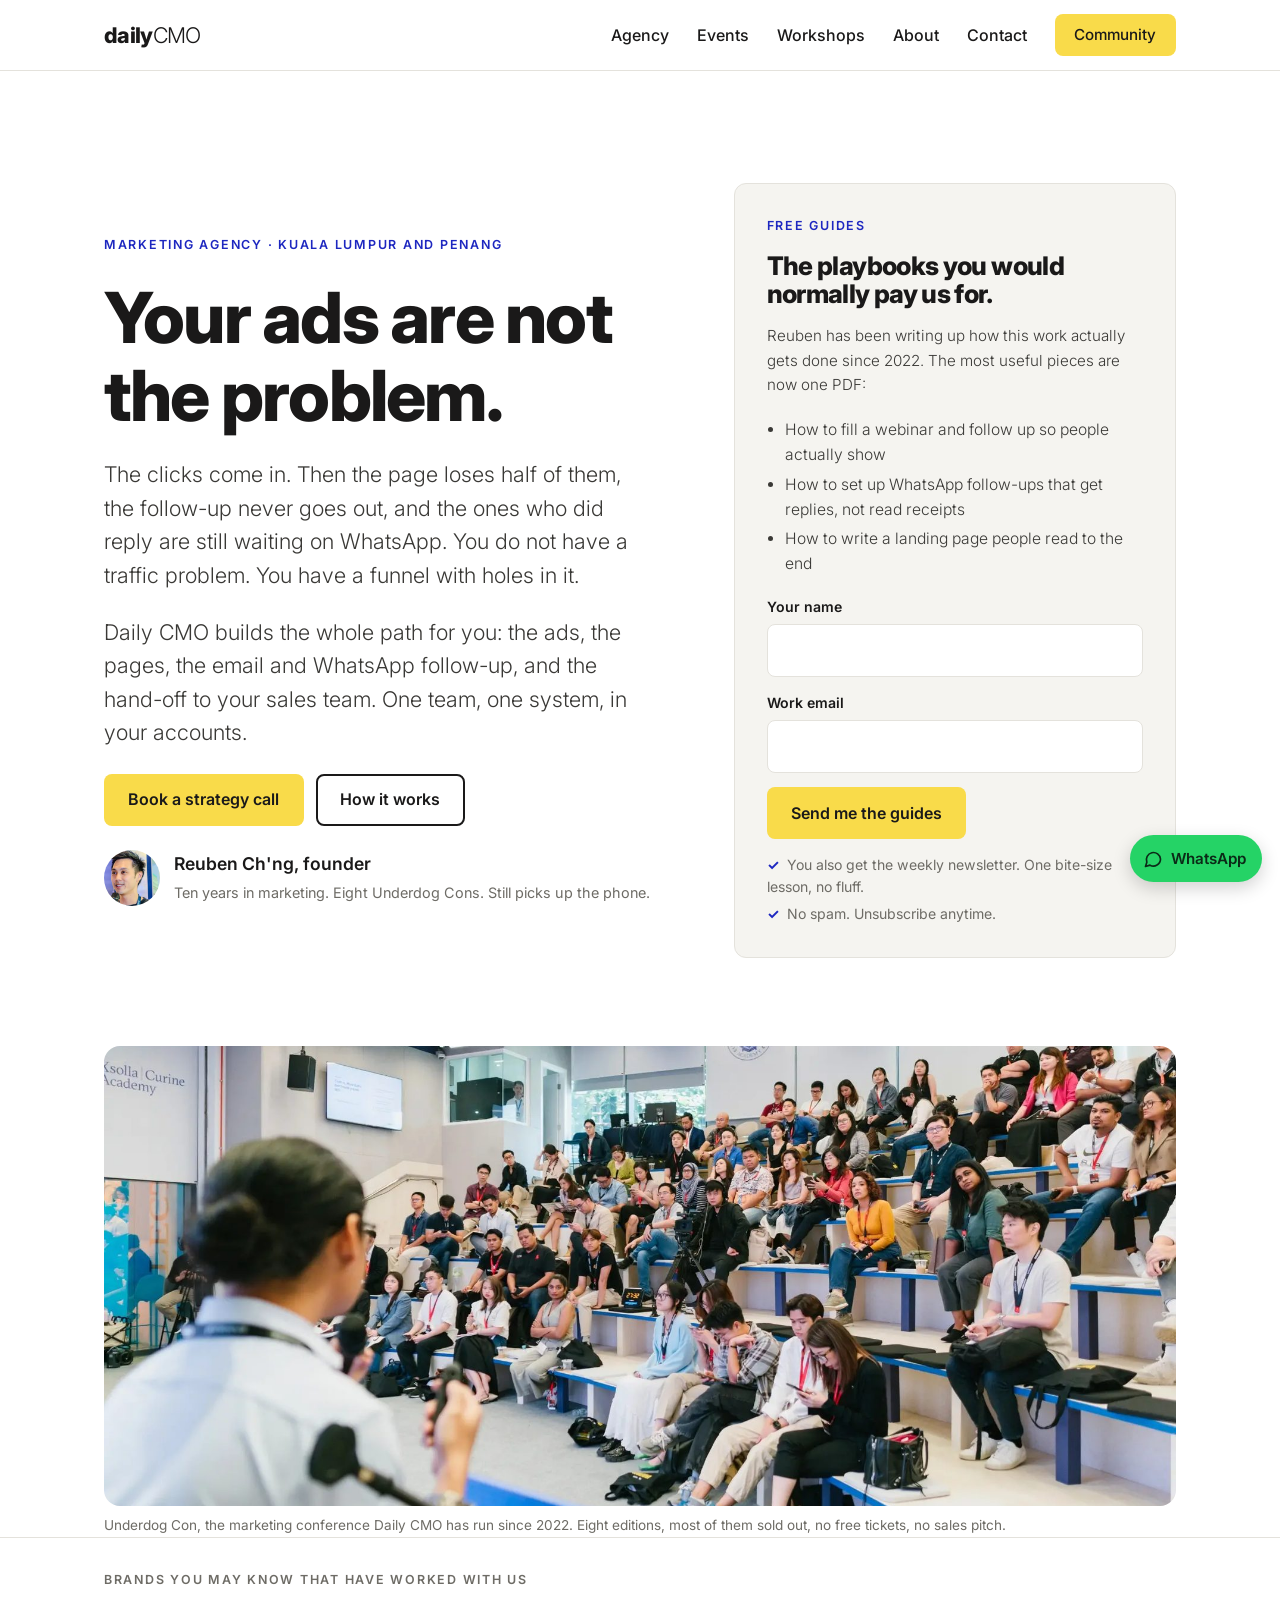
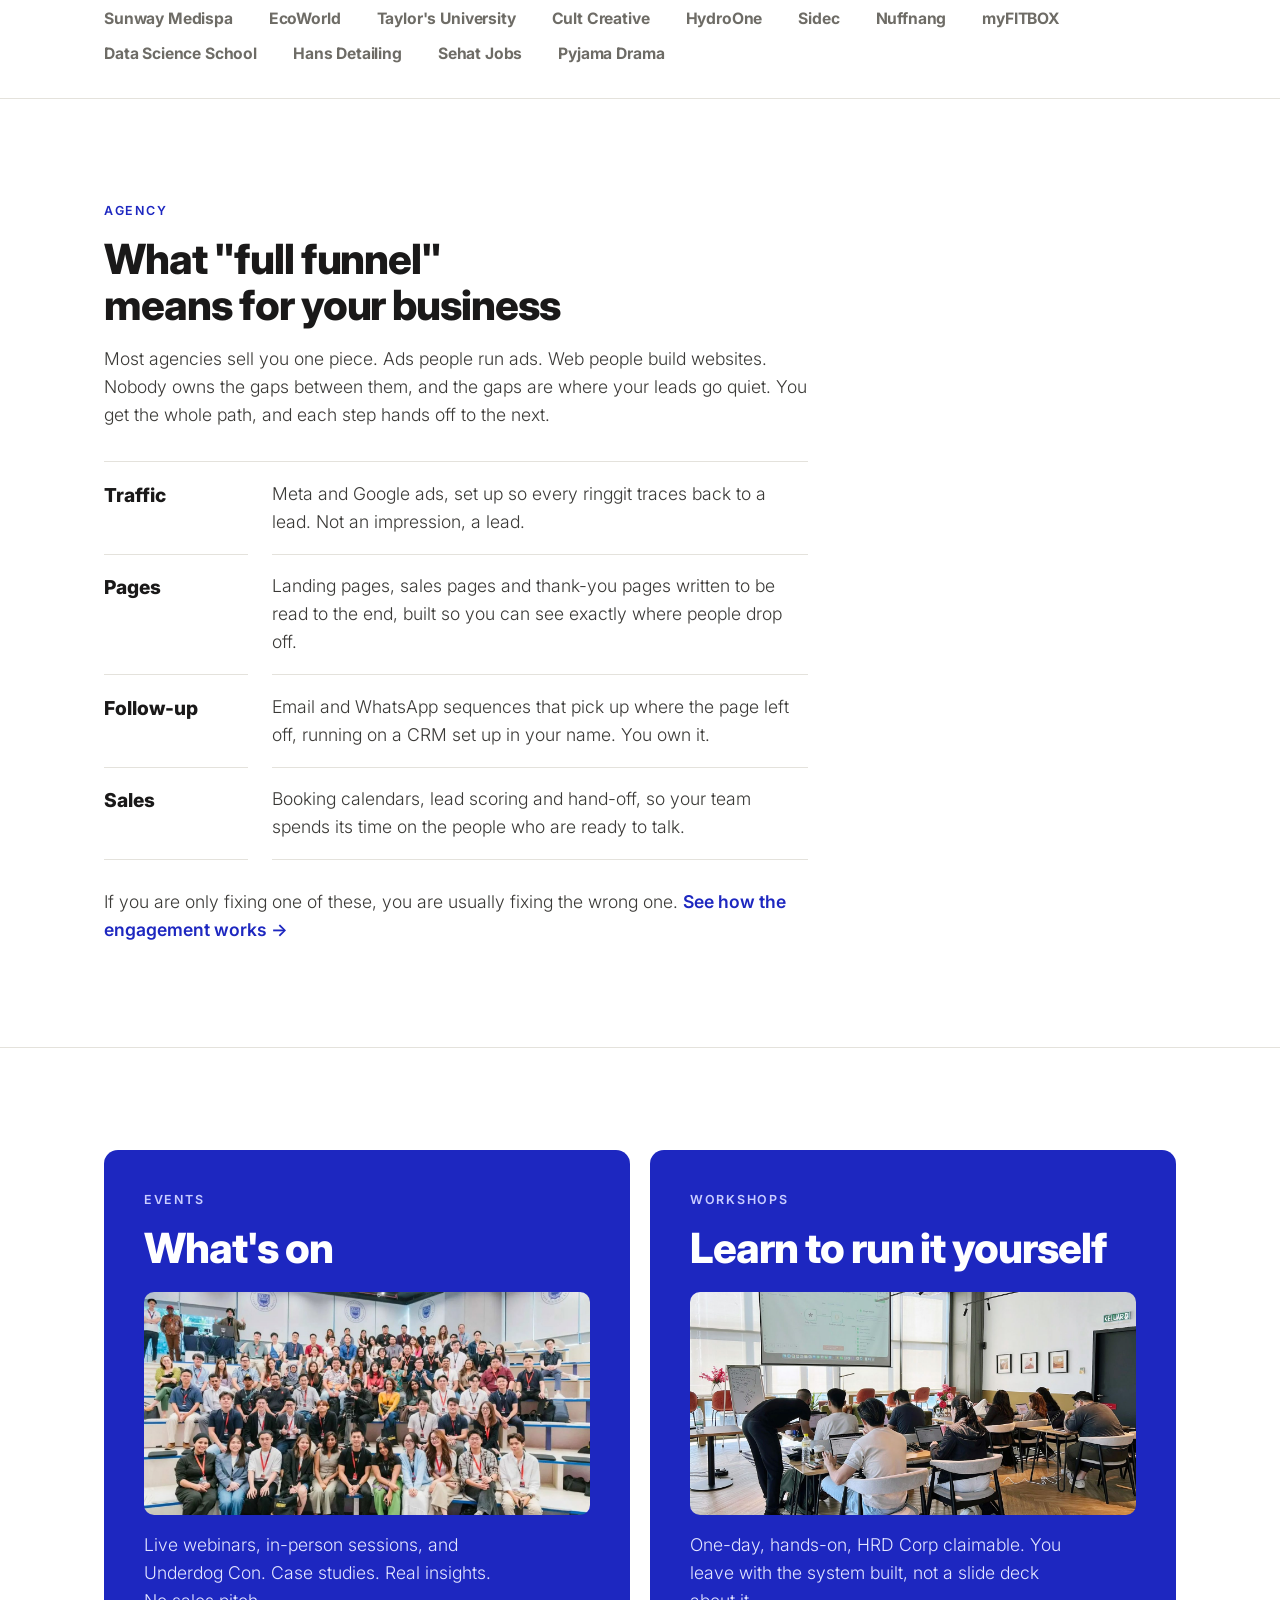
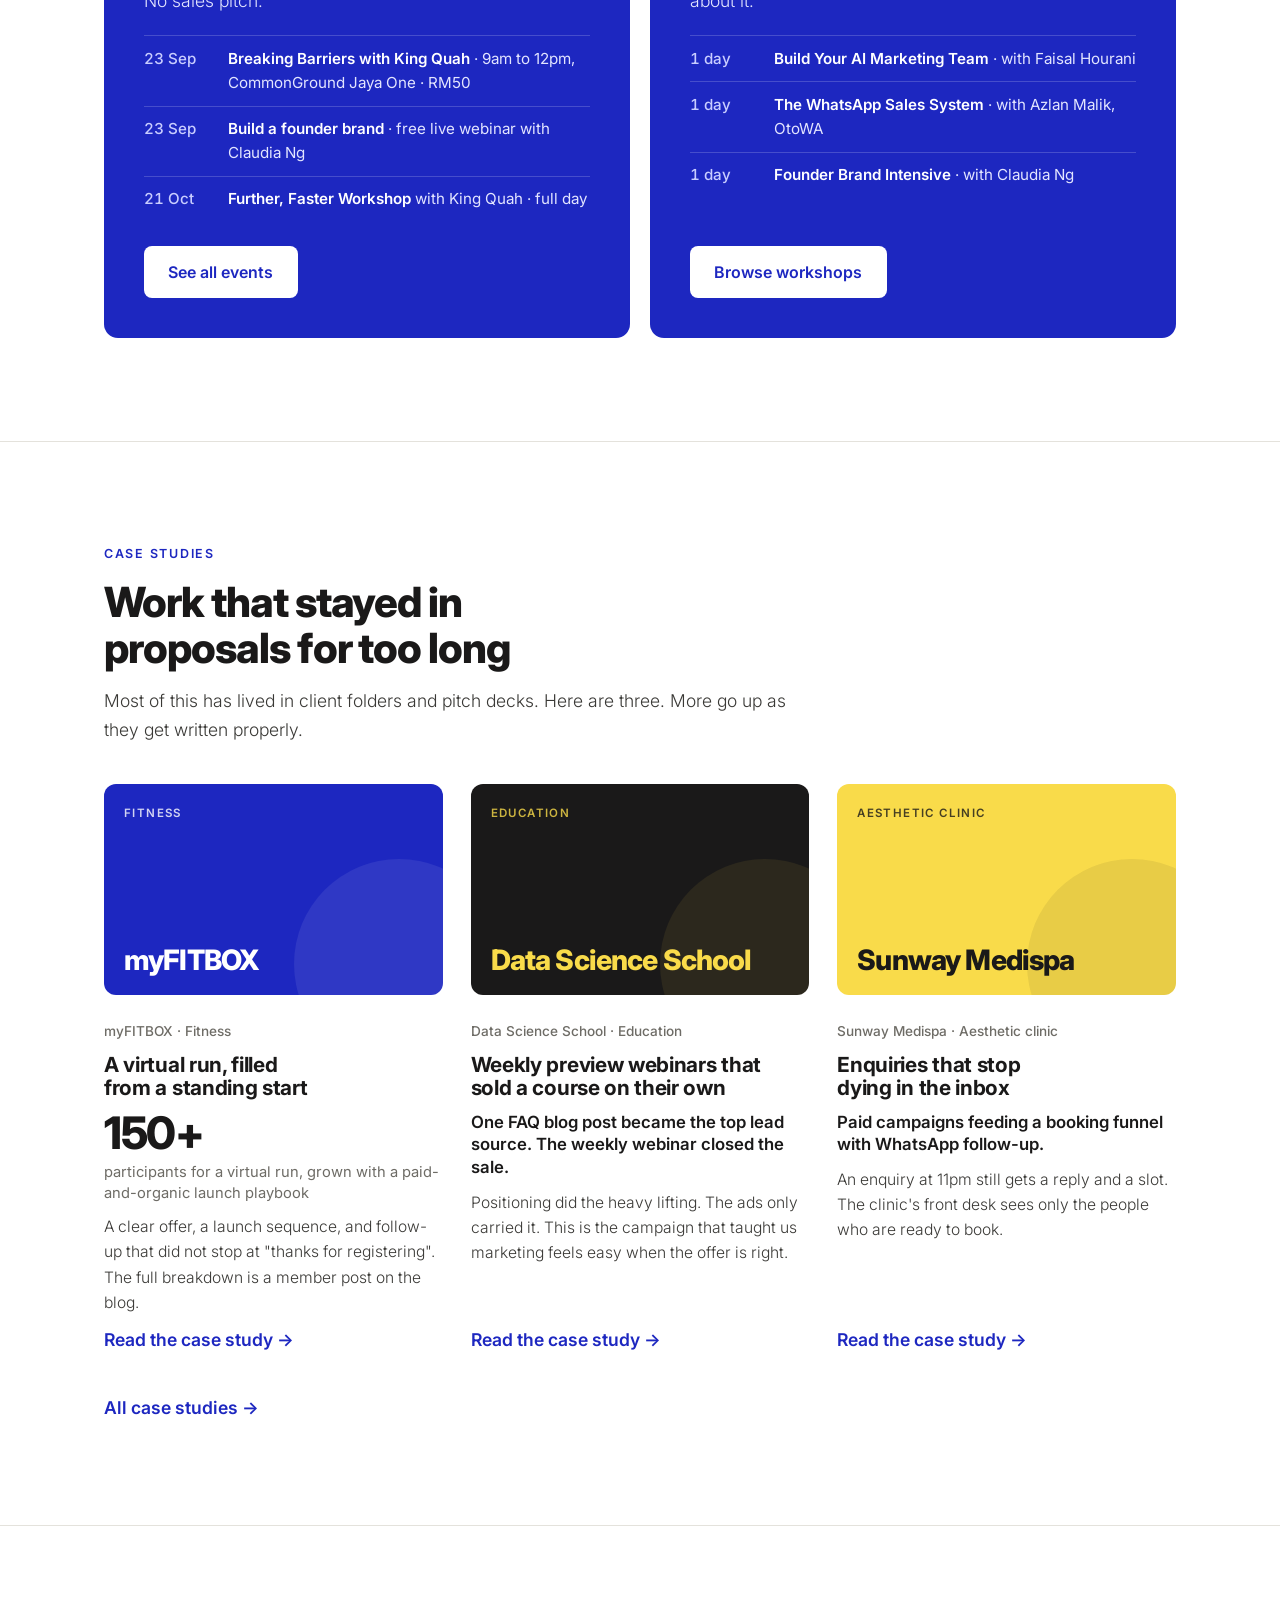
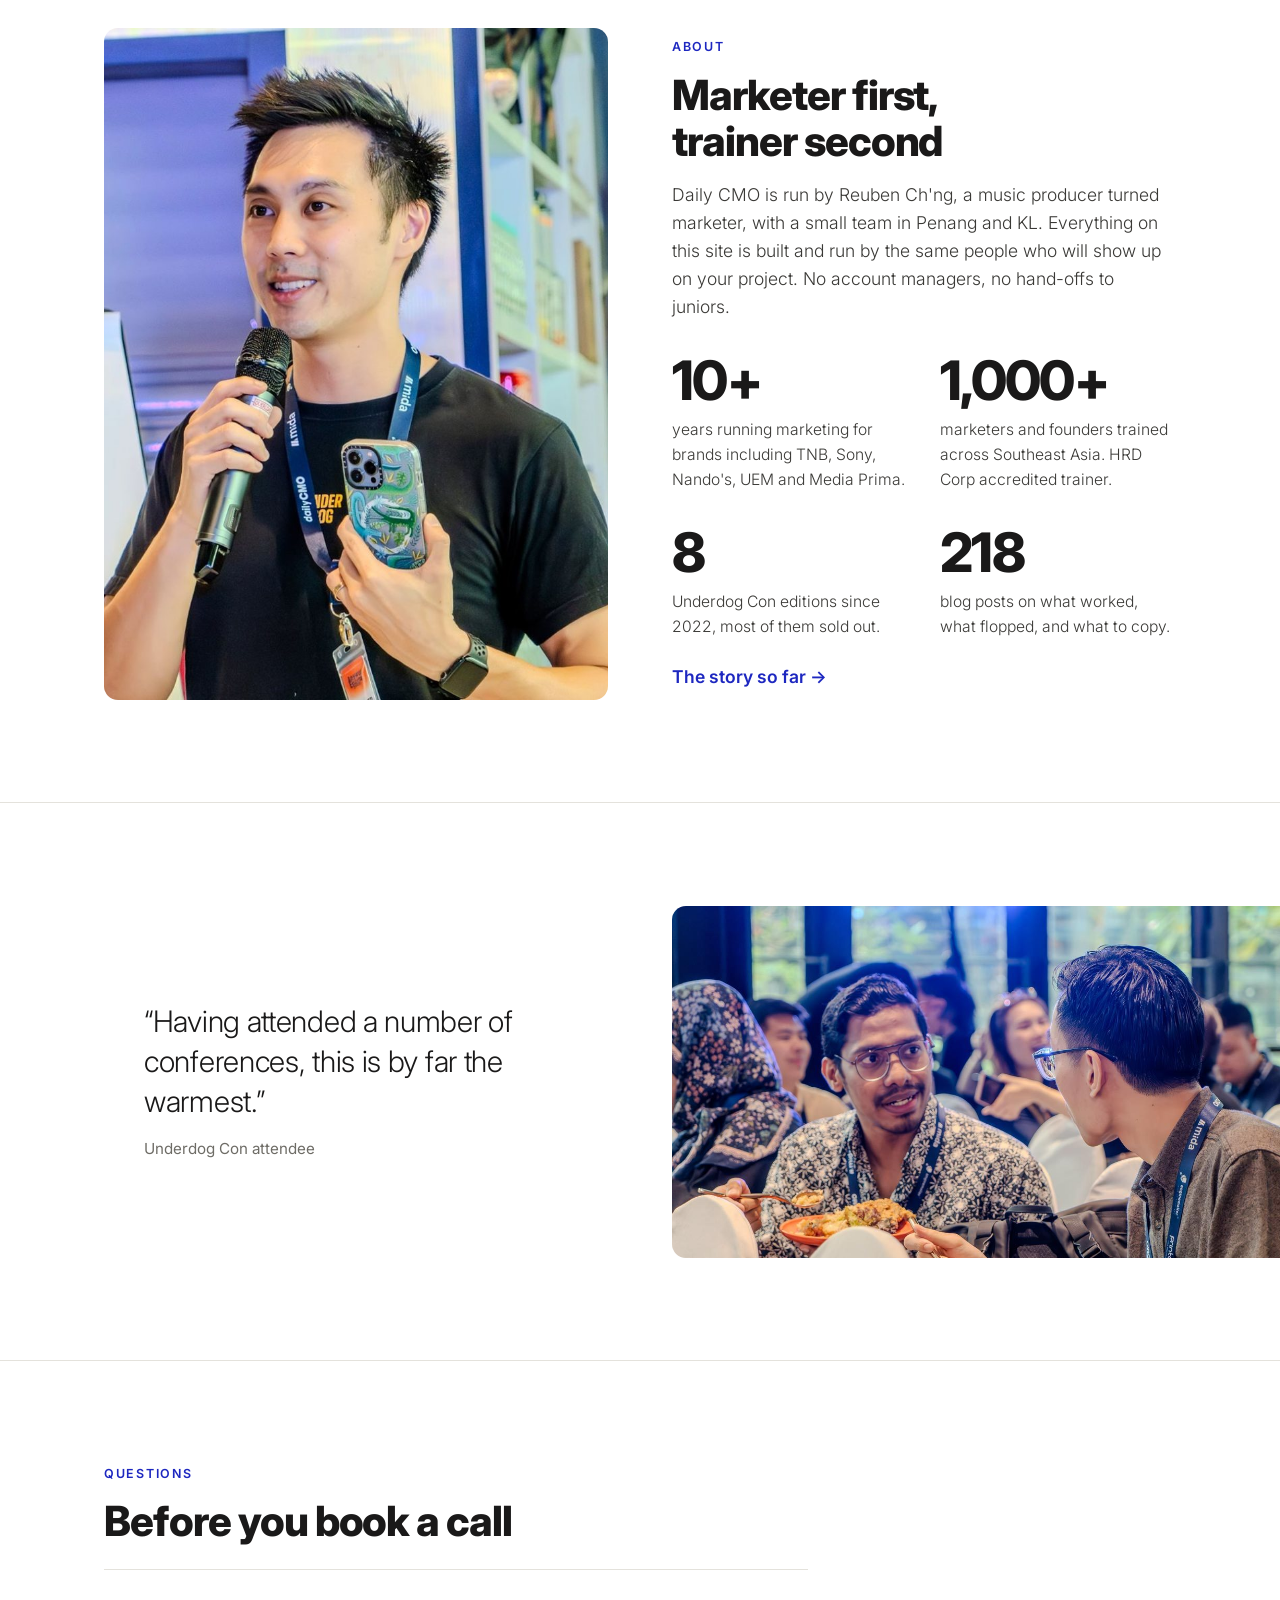
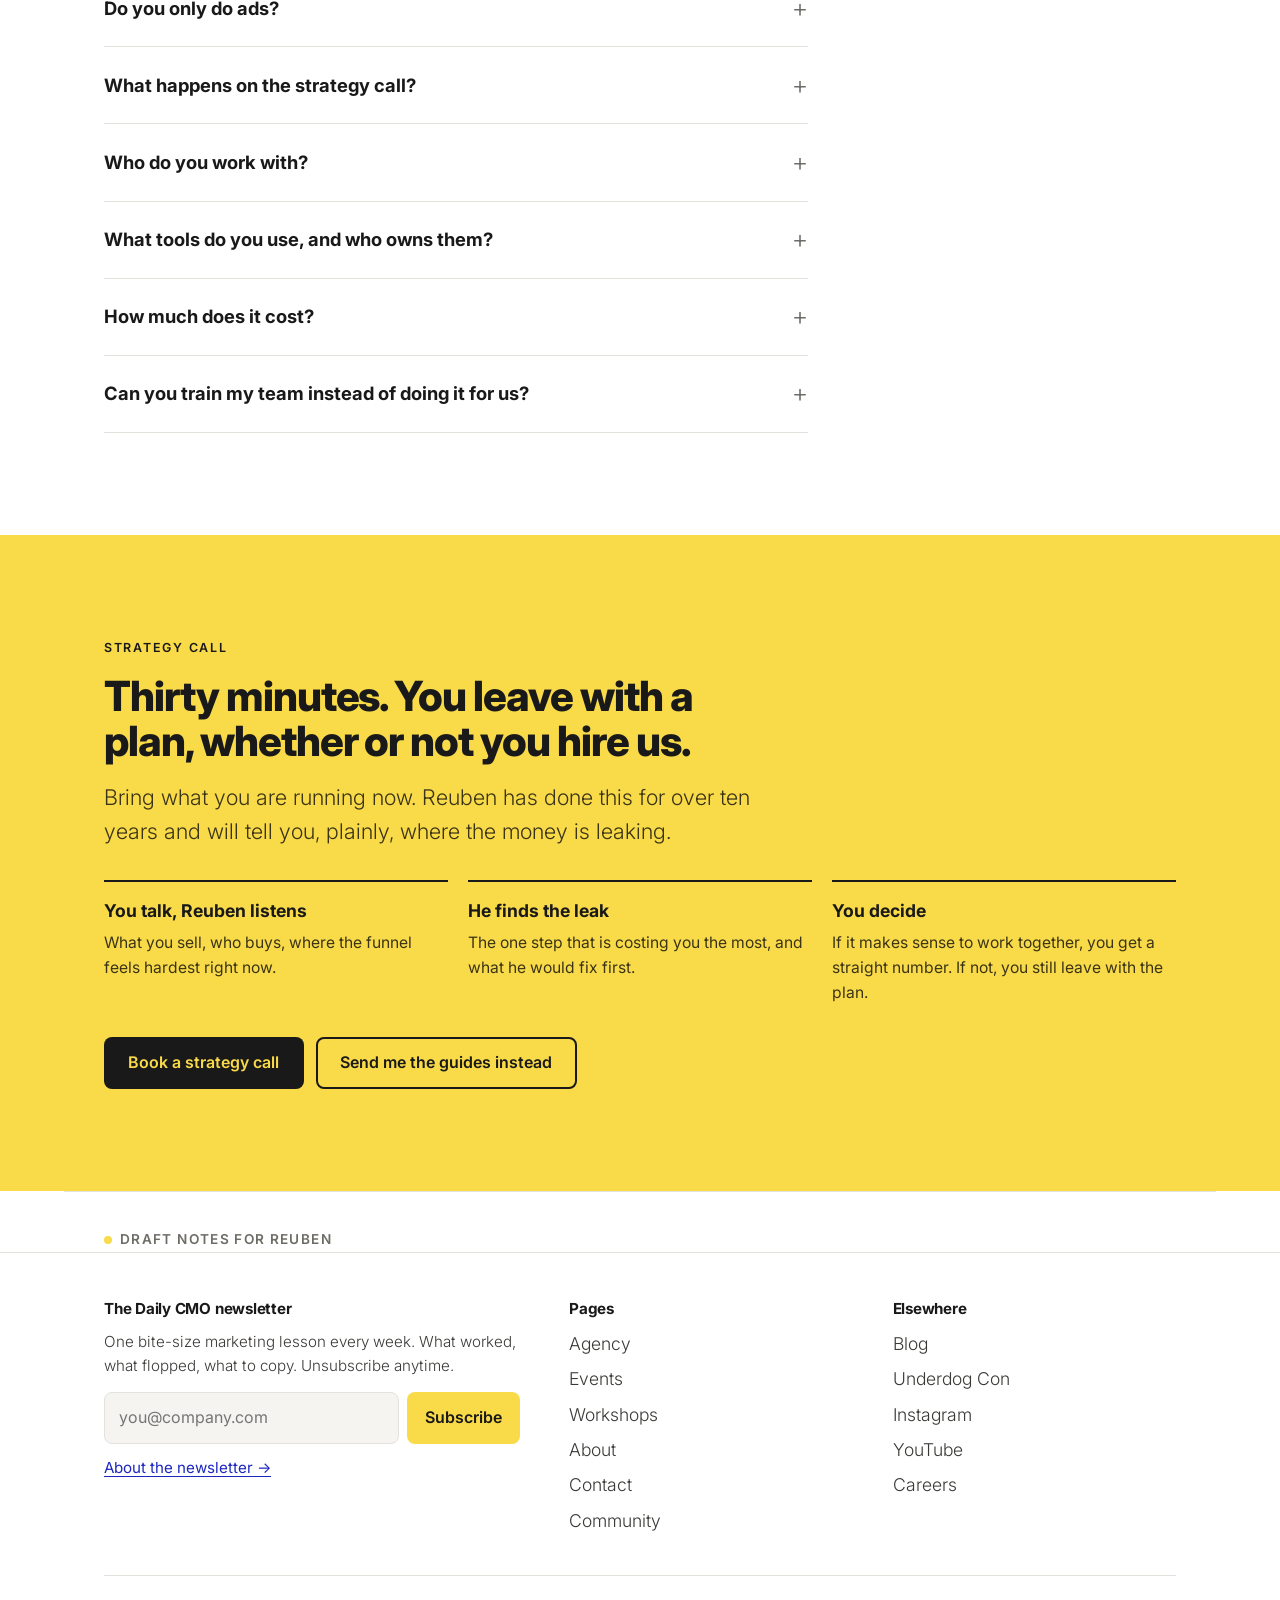
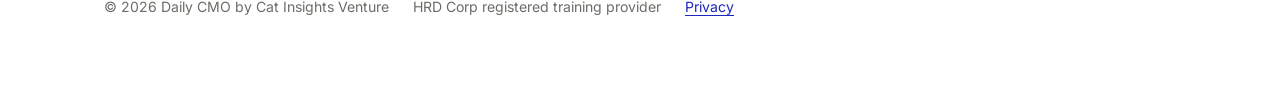
==== index.html @ 2d136c42 "Draft site v3: 8 pages, brand styles, photos" ====
<!doctype html>
<html lang="en">
<head>
<meta charset="utf-8">
<meta name="viewport" content="width=device-width, initial-scale=1">
<title>Daily CMO | Full-funnel marketing agency, Malaysia</title>
<meta name="description" content="Daily CMO builds the whole path for you: ads, pages, email and WhatsApp follow-up, and the hand-off to sales. Workshops, Underdog Con and a weekly newsletter.">
<link rel="preconnect" href="https://fonts.googleapis.com"><link rel="preconnect" href="https://fonts.gstatic.com" crossorigin><link rel="stylesheet" href="https://fonts.googleapis.com/css2?family=Inter:wght@300;400;500;600;800&display=swap">
<link rel="stylesheet" href="assets/site.css">
</head>
<body>
<header class="nav">
  <div class="wrap nav-inner">
    <a class="brand" href="index.html" aria-label="Daily CMO home">daily<span>CMO</span></a>
    <button class="nav-toggle" id="navToggle" aria-expanded="false" aria-controls="navLinks">Menu</button>
    <ul class="nav-links" id="navLinks"><li><a href="agency.html">Agency</a></li><li><a href="events.html">Events</a></li><li><a href="workshops.html">Workshops</a></li><li><a href="about.html">About</a></li><li><a href="contact.html">Contact</a></li><li><a class="btn btn-yellow" href="https://app.dailycmo.net/" target="_blank" rel="noopener">Community</a></li></ul>
  </div>
</header>
<main id="top">
<!-- ============ HERO + OPT-IN ============ -->
<section class="hero">
  <div class="wrap hero-grid">
    <div class="stack">
      <span class="eyebrow" style="margin-bottom:0;">Marketing agency · Kuala Lumpur and Penang</span>
      <h1>Your ads are not the problem.</h1>
      <p class="lede">The clicks come in. Then the page loses half of them, the follow-up never goes out, and the ones who did reply are still waiting on WhatsApp. You do not have a traffic problem. You have a funnel with holes in it.</p>
      <p class="lede">Daily CMO builds the whole path for you: the ads, the pages, the email and WhatsApp follow-up, and the hand-off to your sales team. One team, one system, in your accounts.</p>
      <div class="actions">
        <a class="btn btn-yellow" href="#call">Book a strategy call</a>
        <a class="btn btn-outline" href="agency.html">How it works</a>
      </div>
      <div class="byline">
        <img class="avatar" src="assets/img/reuben-face.jpg" alt="Reuben Ch'ng">
        <div><b>Reuben Ch'ng, founder</b><span>Ten years in marketing. Eight Underdog Cons. Still picks up the phone.</span></div>
      </div>
    </div>

    <!-- Opt-in: name + email → PDF guides. Live build: GHL form. Zapier subscribes them to the
         newsletter, GHL redirects to thank-you.html (page 2). -->
    <div class="optin" id="guides">
      <div class="stack" style="gap:1rem;">
        <span class="eyebrow" style="margin-bottom:0;">Free guides</span>
        <h2>The playbooks you would normally pay us for.</h2>
        <p class="small light">Reuben has been writing up how this work actually gets done since 2022. The most useful pieces are now one PDF:</p>
        <ul>
          <li>How to fill a webinar and follow up so people actually show</li>
          <li>How to set up WhatsApp follow-ups that get replies, not read receipts</li>
          <li>How to write a landing page people read to the end</li>
        </ul>
        <form id="guideForm" novalidate>
          <div class="field">
            <label for="leadName">Your name</label>
            <input id="leadName" name="name" type="text" autocomplete="name" required>
          </div>
          <div class="field">
            <label for="leadEmail">Work email</label>
            <input id="leadEmail" name="email" type="email" autocomplete="email" required>
          </div>
          <button class="btn btn-yellow" type="submit">Send me the guides</button>
          <p class="small muted" id="formError" hidden>Add your name and a valid email and the guides will go out.</p>
          <div class="trust">
            <span>You also get the weekly newsletter. One bite-size lesson, no fluff.</span>
            <span>No spam. Unsubscribe anytime.</span>
          </div>
        </form>
      </div>
    </div>
  </div>
</section>

<!-- ============ PHOTO BAND ============ -->
<section class="photo-band">
  <div class="wrap">
    <div class="photo r-21x9"><img src="assets/img/underdog-hall.jpg" alt="A full lecture hall at Underdog Con" loading="lazy"></div>
    <p class="caption">Underdog Con, the marketing conference Daily CMO has run since 2022. Eight editions, most of them sold out, no free tickets, no sales pitch.</p>
  </div>
</section>

<!-- ============ LOGO STRIP ============ -->
<section class="logos">
  <div class="wrap">
    <span class="eyebrow" style="color:var(--muted);">Brands you may know that have worked with us</span>
    <div class="logo-row" aria-label="Client and partner list">
      <span>Sunway Medispa</span><span>EcoWorld</span><span>Taylor's University</span><span>Cult Creative</span><span>HydroOne</span><span>Sidec</span><span>Nuffnang</span><span>myFITBOX</span><span>Data Science School</span><span>Hans Detailing</span><span>Sehat Jobs</span><span>Pyjama Drama</span>
    </div>
  </div>
</section>

<!-- ============ AGENCY / FULL FUNNEL ============ -->
<section id="agency">
  <div class="wrap">
    <div class="reading">
      <span class="eyebrow">Agency</span>
      <h2>What "full funnel" means for your business</h2>
      <p class="light mt-1">Most agencies sell you one piece. Ads people run ads. Web people build websites. Nobody owns the gaps between them, and the gaps are where your leads go quiet. You get the whole path, and each step hands off to the next.</p>
    </div>
    <dl class="funnel reading">
      <dt>Traffic</dt>
      <dd>Meta and Google ads, set up so every ringgit traces back to a lead. Not an impression, a lead.</dd>
      <dt>Pages</dt>
      <dd>Landing pages, sales pages and thank-you pages written to be read to the end, built so you can see exactly where people drop off.</dd>
      <dt>Follow-up</dt>
      <dd>Email and WhatsApp sequences that pick up where the page left off, running on a CRM set up in your name. You own it.</dd>
      <dt>Sales</dt>
      <dd>Booking calendars, lead scoring and hand-off, so your team spends its time on the people who are ready to talk.</dd>
    </dl>
    <p class="reading light" style="margin-top:1.75rem;">If you are only fixing one of these, you are usually fixing the wrong one. <a class="link-arrow" href="agency.html">See how the engagement works →</a></p>
  </div>
</section>

<!-- ============ EVENTS + WORKSHOPS ============ -->
<section>
  <div class="wrap tiles">
    <div class="tile" id="events">
      <span class="eyebrow">Events</span>
      <h2>What's on</h2>
      <div class="tile-photo"><img src="assets/img/underdog-group-2026.jpg" alt="Underdog Content Con 2026 group photo" loading="lazy"></div>
      <p>Live webinars, in-person sessions, and Underdog Con. Case studies. Real insights. No sales pitch.</p>
      <ul>
        <li><span class="when">23 Sep</span><span><b>Breaking Barriers with King Quah</b> · 9am to 12pm, CommonGround Jaya One · RM50</span></li>
        <li><span class="when">23 Sep</span><span><b>Build a founder brand</b> · free live webinar with Claudia Ng</span></li>
        <li><span class="when">21 Oct</span><span><b>Further, Faster Workshop</b> with King Quah · full day</span></li>
      </ul>
      <a class="btn btn-white" href="events.html">See all events</a>
    </div>
    <div class="tile" id="workshops">
      <span class="eyebrow">Workshops</span>
      <h2>Learn to run it yourself</h2>
      <div class="tile-photo"><img src="assets/img/workshop-room.jpg" alt="A Daily CMO workshop in progress" loading="lazy"></div>
      <p>One-day, hands-on, HRD Corp claimable. You leave with the system built, not a slide deck about it.</p>
      <ul>
        <li><span class="when">1 day</span><span><b>Build Your AI Marketing Team</b> · with Faisal Hourani</span></li>
        <li><span class="when">1 day</span><span><b>The WhatsApp Sales System</b> · with Azlan Malik, OtoWA</span></li>
        <li><span class="when">1 day</span><span><b>Founder Brand Intensive</b> · with Claudia Ng</span></li>
      </ul>
      <a class="btn btn-white" href="workshops.html">Browse workshops</a>
    </div>
  </div>
</section>

<!-- ============ CASE STUDIES ============ -->
<section id="work">
  <div class="wrap">
    <div class="reading">
      <span class="eyebrow">Case studies</span>
      <h2>Work that stayed in proposals for too long</h2>
      <p class="light mt-1">Most of this has lived in client folders and pitch decks. Here are three. More go up as they get written properly.</p>
    </div>
    <div class="cases">
      <article class="case">
        <div class="case-cover c-blue"><span class="tag">Fitness</span><span class="mark">myFITBOX</span></div>
        <p class="who">myFITBOX · Fitness</p>
        <h3>A virtual run, filled from a standing start</h3>
        <div class="stat">150+<small>participants for a virtual run, grown with a paid-and-organic launch playbook</small></div>
        <p>A clear offer, a launch sequence, and follow-up that did not stop at "thanks for registering". The full breakdown is a member post on the blog.</p>
        <a class="link-arrow" href="https://blog.dailycmo.net/case-study-myfitbox/" target="_blank" rel="noopener">Read the case study →</a>
      </article>
      <article class="case">
        <div class="case-cover c-dark"><span class="tag">Education</span><span class="mark">Data Science School</span></div>
        <p class="who">Data Science School · Education</p>
        <h3>Weekly preview webinars that sold a course on their own</h3>
        <p class="result">One FAQ blog post became the top lead source. The weekly webinar closed the sale.</p>
        <p>Positioning did the heavy lifting. The ads only carried it. This is the campaign that taught us marketing feels easy when the offer is right.</p>
        <a class="link-arrow" href="agency.html#cases">Read the case study →</a>
      </article>
      <article class="case">
        <div class="case-cover c-yellow"><span class="tag">Aesthetic clinic</span><span class="mark">Sunway Medispa</span></div>
        <p class="who">Sunway Medispa · Aesthetic clinic</p>
        <h3>Enquiries that stop dying in the inbox</h3>
        <p class="result">Paid campaigns feeding a booking funnel with WhatsApp follow-up.</p>
        <p>An enquiry at 11pm still gets a reply and a slot. The clinic's front desk sees only the people who are ready to book.</p>
        <a class="link-arrow" href="agency.html#cases">Read the case study →</a>
      </article>
    </div>
    <p class="mt-3"><a class="link-arrow" href="agency.html#cases">All case studies →</a></p>
  </div>
</section>

<!-- ============ ABOUT / PROOF ============ -->
<section id="about">
  <div class="wrap two-col">
    <div class="photo r-3x4"><img src="assets/img/reuben-speaking-portrait.jpg" alt="Reuben Ch'ng speaking at an event" loading="lazy"></div>
    <div>
      <span class="eyebrow">About</span>
      <h2>Marketer first, trainer second</h2>
      <p class="light mt-1">Daily CMO is run by Reuben Ch'ng, a music producer turned marketer, with a small team in Penang and KL. Everything on this site is built and run by the same people who will show up on your project. No account managers, no hand-offs to juniors.</p>
      <div class="proof" style="grid-template-columns: 1fr 1fr; margin-top: 2rem;">
        <div><div class="num">10+</div><p>years running marketing for brands including TNB, Sony, Nando's, UEM and Media Prima.</p></div>
        <div><div class="num">1,000+</div><p>marketers and founders trained across Southeast Asia. HRD Corp accredited trainer.</p></div>
        <div><div class="num">8</div><p>Underdog Con editions since 2022, most of them sold out.</p></div>
        <div><div class="num">218</div><p>blog posts on what worked, what flopped, and what to copy.</p></div>
      </div>
      <p class="mt-2"><a class="link-arrow" href="about.html">The story so far →</a></p>
    </div>
  </div>
</section>

<!-- ============ TESTIMONIAL ============ -->
<section>
  <div class="wrap two-col">
    <figure class="quote">
      <blockquote>“Having attended a number of conferences, this is by far the warmest.”</blockquote>
      <figcaption>Underdog Con attendee</figcaption>
    </figure>
    <div class="photo r-16x9"><img src="assets/img/underdog-networking.jpg" alt="Attendees talking over lunch at Underdog Con" loading="lazy"></div>
  </div>
</section>

<!-- ============ FAQ ============ -->
<section>
  <div class="wrap">
    <div class="reading">
      <span class="eyebrow">Questions</span>
      <h2>Before you book a call</h2>
      <div class="faq">
        <details><summary>Do you only do ads?</summary><p>No. Ads are one of four pieces. If your page and follow-up are not ready, more ads just means paying more for leads that go cold. Usually the back half gets fixed first.</p></details>
        <details><summary>What happens on the strategy call?</summary><p>Thirty minutes with Reuben on Zoom. You walk him through what you are running. He tells you where he would start and roughly what it takes. No slides, no pressure. If it is not a fit, he will say so.</p></details>
        <details><summary>Who do you work with?</summary><p>Mostly founder-led companies and SMEs in Malaysia: clinics, schools and training providers, property, professional services, e-commerce. If your sale needs a conversation before someone pays, this is built for you.</p></details>
        <details><summary>What tools do you use, and who owns them?</summary><p>A CRM for pages, forms, email and WhatsApp automations, plus Meta and Google ads. Everything is set up in accounts under your name. If you ever leave, you keep all of it.</p></details>
        <details><summary>How much does it cost?</summary><p>It depends on how much of the funnel needs building versus fixing. Book the call and you get a straight number, not a range designed to get you on another call.</p></details>
        <details><summary>Can you train my team instead of doing it for us?</summary><p>Yes. That is what the workshops are for, and corporate seats are HRD Corp claimable. Some teams start with a workshop and hire Daily CMO later; some do it the other way round.</p></details>
      </div>
    </div>
  </div>
</section>

<!-- ============ YELLOW CTA BAND ============ -->
<section class="cta-band" id="call">
  <div class="wrap">
    <div class="reading">
      <span class="eyebrow">Strategy call</span>
      <h2>Thirty minutes. You leave with a plan, whether or not you hire us.</h2>
      <p class="lede mt-1">Bring what you are running now. Reuben has done this for over ten years and will tell you, plainly, where the money is leaking.</p>
    </div>
    <div class="steps">
      <div class="step"><b>You talk, Reuben listens</b><p>What you sell, who buys, where the funnel feels hardest right now.</p></div>
      <div class="step"><b>He finds the leak</b><p>The one step that is costing you the most, and what he would fix first.</p></div>
      <div class="step"><b>You decide</b><p>If it makes sense to work together, you get a straight number. If not, you still leave with the plan.</p></div>
    </div>
    <div class="cta-row">
      <a class="btn btn-dark" href="https://tidycal.com/reuben/strategy-call" target="_blank" rel="noopener">Book a strategy call</a>
      <a class="btn btn-outline" href="#guides">Send me the guides instead</a>
    </div>
  </div>
</section>

<div class="wrap notes">
  <details>
    <summary>Draft notes for Reuben</summary>
    <ul>
      <li><b>Copy</b> is a first draft in the Basecamp voice. Rewrite anything.</li>
      <li><b>Guides PDF</b>: the three bullets in the opt-in card are a guess at what you will include.</li>
      <li><b>Logo strip</b> is text until logo files are collected.</li>
      <li><b>Case studies</b>: only myFITBOX has a published number. Data Science School and Sunway Medispa need a headline result.</li>
      <li><b>Testimonial</b> is an Underdog quote. Swap for an agency client quote when one is approved.</li>
      <li><b>Buttons</b> are not wired. Opt-in goes to the thank-you page for preview only.</li>
    </ul>
  </details>
</div>
</main>
<footer id="site-footer">
  <div class="wrap">
    <div class="foot">
      <div>
        <h3>The Daily CMO newsletter</h3>
        <p class="small light">One bite-size marketing lesson every week. What worked, what flopped, what to copy. Unsubscribe anytime.</p>
        <form class="news-form" data-sim="footNewsThanks" novalidate>
          <label for="footNewsEmail" style="position:absolute;left:-9999px;">Email</label>
          <input id="footNewsEmail" type="email" placeholder="you@company.com" autocomplete="email">
          <button class="btn btn-yellow" type="submit">Subscribe</button>
        </form>
        <p class="small muted" id="footNewsThanks" hidden style="margin-top:0.5rem;">Subscribed. The next one lands this week.</p>
        <p class="small" style="margin-top:0.75rem;"><a href="newsletter.html">About the newsletter →</a></p>
      </div>
      <div>
        <h3>Pages</h3>
        <ul>
          <li><a href="agency.html">Agency</a></li>
          <li><a href="events.html">Events</a></li>
          <li><a href="workshops.html">Workshops</a></li>
          <li><a href="about.html">About</a></li>
          <li><a href="contact.html">Contact</a></li>
          <li><a href="https://app.dailycmo.net/" target="_blank" rel="noopener">Community</a></li>
        </ul>
      </div>
      <div>
        <h3>Elsewhere</h3>
        <ul>
          <li><a href="https://blog.dailycmo.net/" target="_blank" rel="noopener">Blog</a></li>
          <li><a href="https://underdog.dailycmo.net/" target="_blank" rel="noopener">Underdog Con</a></li>
          <li><a href="https://www.instagram.com/daily.cmo/" target="_blank" rel="noopener">Instagram</a></li>
          <li><a href="https://www.youtube.com/channel/UCx18APgUeI3Ecvn-slOfWSg" target="_blank" rel="noopener">YouTube</a></li>
          <li><a href="https://dailycmo.net/careers/">Careers</a></li>
        </ul>
      </div>
    </div>
    <div class="legal">
      <span>© 2026 Daily CMO by Cat Insights Venture</span>
      <span>HRD Corp registered training provider</span>
      <span><a href="#">Privacy</a></span>
    </div>
  </div>
</footer>
<a class="wa" href="https://wa.me/601647207281" target="_blank" rel="noopener" aria-label="Chat with us on WhatsApp">
  <svg viewBox="0 0 24 24" fill="none" stroke="currentColor" stroke-width="2" stroke-linecap="round" stroke-linejoin="round" aria-hidden="true"><path d="M21 12a8.5 8.5 0 0 1-12.6 7.4L3 21l1.6-5.2A8.5 8.5 0 1 1 21 12z"/></svg>
  WhatsApp
</a>
<script src="assets/site.js"></script>
</body>
</html>
---- assets/site.css ----
/* ------------------------------------------------------------
   Daily CMO website — shared styles (draft, Sep 2026)
   Brand rules from Sidekick/knowledge/brand-visual-style.md + landing-page-design.md:
   Inter only. Heavy titles, light body. White editorial ground.
   Blue #1D27C0 for eyebrows, links, feature tiles. Yellow #F9DB4A only on the button you want clicked.
   Dark #1A1919 for text and the occasional dark block.
   ------------------------------------------------------------ */
:root {
  color-scheme: light;
  --ground: #FFFFFF;
  --ground-2: #F5F4F0;
  --ink: #1A1919;
  --body: #3A3936;
  --muted: #6E6C66;
  --rule: #E4E2DC;
  --blue: #1D27C0;
  --blue-hover: #1620A0;
  --blue-ink: #FFFFFF;
  --blue-soft: #C9CDFF;
  --blue-body: #E3E5FF;
  --blue-link: #1D27C0;
  --yellow: #F9DB4A;
  --yellow-hover: #F2CF25;
  --yellow-ink: #1A1919;
  --yellow-body: #3B3416;
  --dark: #1A1919;
  --dark-2: #262523;
  --on-dark: #FFFFFF;
  --on-dark-muted: #B9B6AE;
  --green: #25D366;
  --focus: #1D27C0;
  --wide: 72rem;
  --reading: 44rem;
  --font: "Inter", system-ui, -apple-system, "Segoe UI", Roboto, Arial, sans-serif;
}
* { box-sizing: border-box; }
[hidden] { display: none !important; }
html { scroll-behavior: smooth; }
body { margin: 0; background: var(--ground); color: var(--body); font-family: var(--font); font-size: 1.1rem; line-height: 1.6; font-weight: 400; -webkit-font-smoothing: antialiased; }
h1, h2, h3, h4 { color: var(--ink); margin: 0; line-height: 1.1; letter-spacing: -0.025em; text-wrap: balance; }
h1 { font-size: clamp(2.5rem, 6vw, 4.4rem); font-weight: 800; }
h2 { font-size: clamp(1.8rem, 3.6vw, 2.6rem); font-weight: 800; }
h3 { font-size: 1.3rem; font-weight: 700; letter-spacing: -0.015em; }
h4 { font-size: 1.05rem; font-weight: 700; letter-spacing: -0.01em; }
p { margin: 0; }
strong { color: var(--ink); font-weight: 600; }
a { color: var(--blue-link); text-decoration: underline; text-decoration-thickness: 1px; text-underline-offset: 3px; }
a:hover { text-decoration-thickness: 2px; }
:focus-visible { outline: 3px solid var(--focus); outline-offset: 3px; border-radius: 2px; }
img { max-width: 100%; height: auto; display: block; }

.wrap { width: 100%; max-width: var(--wide); margin-inline: auto; padding-inline: clamp(16px, 4vw, 40px); }
.reading { max-width: var(--reading); }
.eyebrow { display: block; font-size: 0.78rem; font-weight: 600; letter-spacing: 0.14em; text-transform: uppercase; color: var(--blue-link); margin-bottom: 1rem; }
.light { font-weight: 300; }
.muted { color: var(--muted); }
.small { font-size: 0.95rem; }
.lede { font-size: clamp(1.15rem, 2vw, 1.35rem); font-weight: 300; line-height: 1.55; }
.mt-1 { margin-top: 1rem; } .mt-2 { margin-top: 1.5rem; } .mt-3 { margin-top: 2.5rem; }
section { padding-block: clamp(3.5rem, 8vw, 6.5rem); border-top: 1px solid var(--rule); }
section.tight { padding-block: clamp(2rem, 5vw, 3.5rem); }
.stack { display: flex; flex-direction: column; gap: 1.25rem; }
.link-arrow { font-weight: 600; text-decoration: none; }
.link-arrow:hover { text-decoration: underline; }
.actions { display: flex; flex-wrap: wrap; gap: 0.75rem; }

/* Placeholder marker: anything Reuben or Sri still has to fill */
.ph { display: inline-block; font-size: 0.85rem; font-weight: 500; color: var(--muted); border: 1px dashed var(--yellow); border-radius: 6px; padding: 0.25rem 0.5rem; line-height: 1.4; }
.ph-block { display: block; padding: 0.7rem 0.9rem; }
.ph-img { display: flex; align-items: center; justify-content: center; text-align: center; background: var(--ground-2); border: 1px dashed var(--rule); border-radius: 10px; color: var(--muted); font-size: 0.9rem; aspect-ratio: 4 / 3; max-width: 100%; padding: 1rem; }
.ph-img.wide { aspect-ratio: 16 / 7; }
.ph-img.square { aspect-ratio: 1; }

/* Buttons */
.btn { display: inline-flex; align-items: center; justify-content: center; gap: 0.5rem; font-family: var(--font); font-weight: 600; font-size: 1rem; padding: 0.9rem 1.4rem; border-radius: 8px; border: 2px solid transparent; text-decoration: none; cursor: pointer; line-height: 1.2; transition: background 120ms ease, color 120ms ease, transform 120ms ease; }
.btn:active { transform: translateY(1px); }
.btn-yellow { background: var(--yellow); color: var(--yellow-ink); }
.btn-yellow:hover { background: var(--yellow-hover); color: var(--yellow-ink); }
.btn-outline { background: transparent; color: var(--ink); border-color: var(--ink); }
.btn-outline:hover { background: var(--ink); color: var(--ground); }
.btn-white { background: #FFFFFF; color: var(--blue); }
.btn-white:hover { background: #EEF0FF; color: var(--blue); }
.btn-blue { background: var(--blue); color: #FFFFFF; }
.btn-blue:hover { background: var(--blue-hover); color: #FFFFFF; }
.btn-dark { background: var(--ink); color: var(--ground); }
.btn-dark:hover { background: #000; color: #fff; }
.btn-sm { padding: 0.6rem 1rem; font-size: 0.92rem; }

/* Nav */
.nav { position: sticky; top: env(safe-area-inset-top, 0px); z-index: 20; background: var(--ground); border-bottom: 1px solid var(--rule); }
.nav-inner { display: flex; align-items: center; justify-content: space-between; gap: 1rem; padding-block: 0.9rem; }
.brand { font-weight: 800; font-size: 1.35rem; color: var(--ink); text-decoration: none; letter-spacing: -0.03em; }
.brand span { font-weight: 300; }
.nav-links { display: flex; align-items: center; gap: 1.75rem; list-style: none; margin: 0; padding: 0; }
.nav-links a { color: var(--ink); text-decoration: none; font-weight: 500; font-size: 1rem; }
.nav-links a:hover, .nav-links a[aria-current="page"] { color: var(--blue-link); }
.nav-links a[aria-current="page"] { text-decoration: underline; text-underline-offset: 6px; text-decoration-thickness: 2px; }
.nav-links .btn { padding: 0.6rem 1.1rem; font-size: 0.95rem; }
.nav-links .btn:hover { color: var(--yellow-ink); text-decoration: none; }
.nav-toggle { display: none; background: none; border: 2px solid var(--ink); color: var(--ink); border-radius: 8px; padding: 0.45rem 0.8rem; font: inherit; font-weight: 600; cursor: pointer; }
@media (max-width: 800px) {
  .nav-toggle { display: inline-block; }
  .nav-links { display: none; position: absolute; left: 0; right: 0; top: 100%; flex-direction: column; align-items: flex-start; gap: 0; background: var(--ground); border-bottom: 1px solid var(--rule); padding: 0.5rem clamp(16px, 4vw, 40px) 1.25rem; }
  .nav-links.open { display: flex; }
  .nav-links li { width: 100%; }
  .nav-links a { display: block; padding: 0.8rem 0; font-size: 1.1rem; }
  .nav-links .btn { margin-top: 0.5rem; display: inline-flex; }
}

/* Page hero (inner pages) */
.page-hero { border-top: 0; padding-block: clamp(3rem, 8vw, 6rem) clamp(2.5rem, 6vw, 4.5rem); }
.page-hero .lede { max-width: 40rem; margin-top: 1.25rem; }
.page-hero .actions { margin-top: 1.75rem; }

/* Home hero: copy left, opt-in card right */
.hero { border-top: 0; padding-block: clamp(3.5rem, 9vw, 7rem) clamp(3rem, 7vw, 5.5rem); }
.hero-grid { display: grid; grid-template-columns: minmax(0, 1.25fr) minmax(0, 1fr); gap: clamp(2rem, 6vw, 5rem); align-items: center; }
@media (max-width: 900px) { .hero-grid { grid-template-columns: 1fr; } }
.hero .stack { gap: 1.5rem; }
.hero .lede { max-width: 38rem; }

/* Opt-in card */
.optin { background: var(--ground-2); border: 1px solid var(--rule); border-radius: 12px; padding: clamp(1.4rem, 3vw, 2rem); }
.optin h2 { font-size: 1.6rem; }
.optin ul { margin: 0; padding-left: 1.15rem; }
.optin li { margin-block: 0.25rem; font-weight: 300; font-size: 0.98rem; }
.optin form { display: flex; flex-direction: column; gap: 0.9rem; }
.optin .btn { align-self: flex-start; }
.trust { display: flex; flex-direction: column; gap: 0.25rem; font-size: 0.88rem; color: var(--muted); }
.trust span::before { content: "✓"; color: var(--blue-link); font-weight: 700; margin-right: 0.5rem; }

/* Forms */
form { display: flex; flex-direction: column; gap: 0.9rem; }
.field { display: flex; flex-direction: column; gap: 0.35rem; }
.field label { font-size: 0.88rem; font-weight: 600; color: var(--ink); }
.field input, .field select, .field textarea { font: inherit; font-size: 1rem; padding: 0.8rem 0.9rem; border-radius: 8px; border: 1.5px solid var(--rule); background: var(--ground); color: var(--ink); width: 100%; }
.field textarea { min-height: 7rem; resize: vertical; }
.field input:focus, .field select:focus, .field textarea:focus { border-color: var(--focus); outline: none; box-shadow: 0 0 0 3px color-mix(in srgb, var(--focus) 22%, transparent); }
.field-row { display: grid; grid-template-columns: 1fr 1fr; gap: 0.9rem; }
@media (max-width: 560px) { .field-row { grid-template-columns: 1fr; } }
.checks { display: flex; flex-direction: column; gap: 0.5rem; font-size: 0.98rem; }
.checks label { display: flex; gap: 0.6rem; align-items: flex-start; font-weight: 300; cursor: pointer; }
.checks input { margin-top: 0.3rem; accent-color: var(--blue); }
.form-card { background: var(--ground-2); border: 1px solid var(--rule); border-radius: 12px; padding: clamp(1.4rem, 3vw, 2rem); }
.form-note { font-size: 0.9rem; color: var(--muted); }

/* Logo strip */
.logos { padding-block: 2rem; }
.logo-row { display: flex; flex-wrap: wrap; gap: 0.6rem 2.25rem; align-items: baseline; margin-top: 0.5rem; }
.logo-row span { font-weight: 700; font-size: 1.05rem; color: var(--muted); white-space: nowrap; letter-spacing: -0.01em; }

/* Blue tiles */
.tiles { display: grid; grid-template-columns: 1fr 1fr; gap: 1.25rem; }
@media (max-width: 800px) { .tiles { grid-template-columns: 1fr; } }
.tile { background: var(--blue); color: var(--blue-body); border-radius: 14px; padding: clamp(1.6rem, 3.5vw, 2.5rem); display: flex; flex-direction: column; gap: 1rem; min-height: 20rem; }
.tile .eyebrow { color: var(--blue-soft); margin-bottom: 0; }
.tile h2 { color: #FFFFFF; }
.tile p { font-weight: 300; max-width: 34ch; }
.tile ul { list-style: none; margin: 0.25rem 0 0.5rem; padding: 0; }
.tile li { display: grid; grid-template-columns: 4.5rem 1fr; gap: 0.75rem; padding-block: 0.65rem; border-top: 1px solid rgba(255,255,255,0.18); font-size: 0.95rem; }
.tile li b { color: #FFFFFF; font-weight: 600; }
.tile li .when { color: var(--blue-soft); font-weight: 500; font-variant-numeric: tabular-nums; }
.tile .btn { margin-top: auto; align-self: flex-start; }

/* Definition-style list (Traffic / Pages / Follow-up / Sales) */
.funnel { display: grid; grid-template-columns: 9rem 1fr; gap: 0 1.5rem; margin-top: 2rem; border-top: 1px solid var(--rule); }
.funnel dt { font-weight: 800; color: var(--ink); font-size: 1.2rem; padding-block: 1.1rem; border-bottom: 1px solid var(--rule); }
.funnel dd { margin: 0; padding-block: 1.1rem; border-bottom: 1px solid var(--rule); font-weight: 300; }
@media (max-width: 560px) {
  .funnel { grid-template-columns: 1fr; }
  .funnel dt { padding-bottom: 0.2rem; border-bottom: 0; }
  .funnel dd { padding-top: 0; }
}

/* Numbered steps (real sequences only) */
.steps-list { list-style: none; margin: 2rem 0 0; padding: 0; counter-reset: step; display: grid; grid-template-columns: repeat(3, 1fr); gap: 1.5rem 2rem; }
@media (max-width: 900px) { .steps-list { grid-template-columns: 1fr 1fr; } }
@media (max-width: 560px) { .steps-list { grid-template-columns: 1fr; } }
.steps-list li { counter-increment: step; border-top: 2px solid var(--ink); padding-top: 0.9rem; }
.steps-list li::before { content: counter(step, decimal-leading-zero); display: block; font-size: 0.8rem; font-weight: 700; letter-spacing: 0.12em; color: var(--blue-link); margin-bottom: 0.5rem; }
.steps-list h3 { font-size: 1.1rem; margin-bottom: 0.35rem; }
.steps-list p { font-size: 0.98rem; font-weight: 300; }

/* Case studies */
.cases { display: grid; grid-template-columns: repeat(3, 1fr); gap: 1.75rem; margin-top: 2.5rem; }
@media (max-width: 900px) { .cases { grid-template-columns: 1fr; gap: 1.5rem; } }
.case { display: flex; flex-direction: column; gap: 0.7rem; padding-top: 1.1rem; border-top: 3px solid var(--ink); }
.case .who { font-size: 0.85rem; color: var(--muted); font-weight: 500; }
.case .stat { font-size: clamp(2.2rem, 4vw, 2.8rem); font-weight: 800; color: var(--ink); line-height: 1; letter-spacing: -0.03em; }
.case .stat small { display: block; font-size: 0.92rem; font-weight: 400; color: var(--muted); letter-spacing: 0; margin-top: 0.4rem; line-height: 1.4; }
.case p { font-size: 0.98rem; font-weight: 300; }
.case a { margin-top: auto; }


/* Case study covers: typographic, consistent, swappable for a real screenshot later */
.case-cover { aspect-ratio: 16 / 10; border-radius: 12px; padding: 1.25rem; display: flex; flex-direction: column; justify-content: space-between; margin-bottom: 0.9rem; overflow: hidden; position: relative; }
.case-cover .mark { font-weight: 800; font-size: clamp(1.4rem, 2.2vw, 1.85rem); letter-spacing: -0.03em; line-height: 1.05; text-wrap: balance; }
.case-cover .tag { font-size: 0.72rem; font-weight: 600; letter-spacing: 0.12em; text-transform: uppercase; opacity: 0.8; }
.case-cover::after { content: ""; position: absolute; right: -18%; bottom: -35%; width: 62%; aspect-ratio: 1; border-radius: 50%; background: currentColor; opacity: 0.08; }
.case-cover.c-blue { background: var(--blue); color: #FFFFFF; }
.case-cover.c-dark { background: var(--dark); color: var(--yellow); }
.case-cover.c-yellow { background: var(--yellow); color: var(--yellow-ink); }
.case-cover.c-grey { background: var(--ground-2); color: var(--ink); }
.case-cover.c-grey::after { opacity: 0.06; }
.case { border-top: 0; padding-top: 0; }

/* Proof numbers */
.proof { display: grid; grid-template-columns: repeat(4, 1fr); gap: 2rem; margin-top: 2.5rem; }
@media (max-width: 900px) { .proof { grid-template-columns: 1fr 1fr; } }
@media (max-width: 520px) { .proof { grid-template-columns: 1fr; } }
.proof .num { font-size: clamp(2.4rem, 4.5vw, 3.4rem); font-weight: 800; color: var(--ink); line-height: 1; letter-spacing: -0.03em; }
.proof p { margin-top: 0.6rem; font-weight: 300; font-size: 0.98rem; }

/* Quote */
.quote { max-width: 46rem; }
.quote blockquote { margin: 0; font-size: clamp(1.35rem, 2.6vw, 1.85rem); font-weight: 300; line-height: 1.35; color: var(--ink); letter-spacing: -0.01em; }
.quote figcaption { margin-top: 1rem; color: var(--muted); font-size: 0.95rem; }
.quotes-grid { display: grid; grid-template-columns: repeat(3, 1fr); gap: 1.5rem; margin-top: 2.5rem; }
@media (max-width: 900px) { .quotes-grid { grid-template-columns: 1fr; } }
.quotes-grid figure { margin: 0; background: var(--ground-2); border-radius: 12px; padding: 1.5rem; }
.quotes-grid blockquote { margin: 0; font-weight: 300; color: var(--ink); font-size: 1.05rem; line-height: 1.5; }
.quotes-grid figcaption { margin-top: 0.9rem; font-size: 0.9rem; color: var(--muted); }

/* FAQ */
.faq { margin-top: 1.5rem; border-top: 1px solid var(--rule); }
.faq details { border-bottom: 1px solid var(--rule); }
.faq summary { list-style: none; cursor: pointer; padding: 1.1rem 0; font-weight: 700; font-size: 1.15rem; color: var(--ink); display: flex; justify-content: space-between; align-items: center; gap: 1rem; }
.faq summary::-webkit-details-marker { display: none; }
.faq summary::after { content: "+"; font-weight: 300; font-size: 1.6rem; color: var(--muted); flex: none; }
.faq details[open] summary::after { content: "–"; }
.faq details p { padding-bottom: 1.25rem; max-width: 40rem; font-weight: 300; }

/* Event list (Basecamp classes style) */
.event-list { list-style: none; margin: 2rem 0 0; padding: 0; border-top: 1px solid var(--rule); }
.event-list li { display: grid; grid-template-columns: 7rem 1fr auto; gap: 1rem 1.5rem; align-items: center; padding-block: 1.25rem; border-bottom: 1px solid var(--rule); }
@media (max-width: 760px) { .event-list li { grid-template-columns: 1fr; gap: 0.5rem; } }
.event-list .date { font-weight: 800; color: var(--ink); font-size: 1.2rem; line-height: 1.1; letter-spacing: -0.02em; font-variant-numeric: tabular-nums; }
.event-list .date small { display: block; font-size: 0.8rem; font-weight: 600; color: var(--muted); letter-spacing: 0.08em; text-transform: uppercase; margin-top: 0.2rem; }
.event-list h3 { font-size: 1.15rem; }
.event-list .meta { font-size: 0.95rem; color: var(--muted); margin-top: 0.25rem; font-weight: 300; }
.event-list .tag { display: inline-block; font-size: 0.75rem; font-weight: 600; letter-spacing: 0.08em; text-transform: uppercase; color: var(--blue-link); margin-right: 0.5rem; }

/* Editions table */
.table-wrap { overflow-x: auto; margin-top: 2rem; }
table { width: 100%; border-collapse: collapse; font-size: 0.98rem; }
th, td { text-align: left; padding: 0.85rem 0.75rem; border-bottom: 1px solid var(--rule); vertical-align: top; }
th { font-size: 0.78rem; font-weight: 600; letter-spacing: 0.1em; text-transform: uppercase; color: var(--muted); }
td { font-weight: 300; }
td b { color: var(--ink); font-weight: 600; }
td:first-child { white-space: nowrap; font-variant-numeric: tabular-nums; }

/* Workshop cards */
.wcards { display: grid; grid-template-columns: 1fr 1fr; gap: 1.5rem; margin-top: 2.5rem; }
@media (max-width: 860px) { .wcards { grid-template-columns: 1fr; } }
.wcard { display: flex; flex-direction: column; gap: 0.9rem; background: var(--ground-2); border-radius: 14px; padding: clamp(1.5rem, 3vw, 2.25rem); }
.wcard.featured { background: var(--blue); color: var(--blue-body); }
.wcard.featured h3, .wcard.featured .meta b { color: #fff; }
.wcard.featured .eyebrow { color: var(--blue-soft); }
.wcard.featured .who { color: var(--blue-soft); }
.wcard .eyebrow { margin-bottom: 0; }
.wcard h3 { font-size: 1.5rem; }
.wcard .who { font-size: 0.9rem; color: var(--muted); font-weight: 500; }
.wcard p { font-weight: 300; }
.wcard .meta { display: grid; grid-template-columns: 1fr 1fr; gap: 0.5rem 1rem; font-size: 0.92rem; margin-top: 0.25rem; }
.wcard .meta b { display: block; font-weight: 600; color: var(--ink); }
.wcard .meta span { font-weight: 300; }
.wcard .actions { margin-top: auto; padding-top: 0.5rem; }

/* Team */
.team { display: grid; grid-template-columns: repeat(3, 1fr); gap: 2rem; margin-top: 2.5rem; }
@media (max-width: 860px) { .team { grid-template-columns: 1fr; } }
.member .ph-img { aspect-ratio: 1; max-width: 16rem; }
.member h3 { margin-top: 1rem; }
.member .role { font-size: 0.9rem; color: var(--blue-link); font-weight: 600; margin-top: 0.2rem; }
.member p { font-weight: 300; font-size: 0.98rem; margin-top: 0.6rem; }

/* Principles */
.principles { display: grid; grid-template-columns: 1fr 1fr; gap: 1.5rem 3rem; margin-top: 2.5rem; }
@media (max-width: 760px) { .principles { grid-template-columns: 1fr; } }
.principles div { border-top: 2px solid var(--ink); padding-top: 0.9rem; }
.principles h3 { font-size: 1.15rem; margin-bottom: 0.4rem; }
.principles p { font-weight: 300; font-size: 0.98rem; }

/* Two columns */
.two-col { display: grid; grid-template-columns: 1fr 1fr; gap: clamp(2rem, 5vw, 4rem); align-items: center; }
.two-col.top { align-items: start; }
@media (max-width: 860px) { .two-col { grid-template-columns: 1fr; } }

/* Info cards */
.info-cards { display: grid; grid-template-columns: repeat(3, 1fr); gap: 1.25rem; margin-top: 2rem; }
@media (max-width: 860px) { .info-cards { grid-template-columns: 1fr; } }
.info-card { background: var(--ground-2); border-radius: 12px; padding: 1.5rem; }
.info-card h3 { font-size: 1.1rem; margin-bottom: 0.4rem; }
.info-card p { font-size: 0.98rem; font-weight: 300; }
.info-card .btn { margin-top: 1rem; }


/* ---------- Photos ---------- */
.photo { border-radius: 14px; overflow: hidden; background: var(--ground-2); }
.two-col > .photo { align-self: stretch; aspect-ratio: auto; min-height: 22rem; }
@media (max-width: 860px) { .two-col > .photo { min-height: 0; aspect-ratio: 4 / 3; } }
.photo img { width: 100%; height: 100%; object-fit: cover; display: block; }
.photo.r-16x9 { aspect-ratio: 16 / 9; } .photo.r-4x3 { aspect-ratio: 4 / 3; } .photo.r-3x4 { aspect-ratio: 3 / 4; } .photo.r-1x1 { aspect-ratio: 1; } .photo.r-21x9 { aspect-ratio: 21 / 9; }
.caption { font-size: 0.85rem; color: var(--muted); margin-top: 0.6rem; }
.photo-band { padding-block: 0; border-top: 0; }
.photo-band .photo { border-radius: 16px; }
.mosaic { display: grid; grid-template-columns: 2fr 1fr 1fr; grid-auto-rows: 230px; gap: 0.75rem; margin-top: 2.5rem; }
.mosaic .photo { height: 100%; }
.mosaic .photo:first-child { grid-row: span 2; }
.mosaic .photo img { height: 100%; }
@media (max-width: 760px) { .mosaic { grid-template-columns: 1fr 1fr; grid-auto-rows: 150px; } .mosaic .photo:first-child { grid-column: span 2; grid-row: auto; } }
.avatar { width: 56px; height: 56px; border-radius: 50%; object-fit: cover; flex: none; }
.avatar.lg { width: 88px; height: 88px; }
.avatar.xl { width: 120px; height: 120px; }
.byline { display: flex; align-items: center; gap: 0.9rem; }
.byline b { display: block; color: var(--ink); font-weight: 600; }
.byline span { font-size: 0.9rem; color: var(--muted); }
.speakers { display: flex; flex-wrap: wrap; gap: 1.25rem 2rem; margin-top: 1.75rem; }
.speakers .byline { min-width: 14rem; }

/* Tile with a photo */
.tile .tile-photo { border-radius: 10px; overflow: hidden; aspect-ratio: 16 / 8; margin-top: 0.25rem; }
.tile .tile-photo img { width: 100%; height: 100%; object-fit: cover; display: block; }

/* Inner-page hero with photo */
.hero-photo { display: grid; grid-template-columns: minmax(0, 1.15fr) minmax(0, 0.85fr); gap: clamp(2rem, 6vw, 5rem); align-items: center; }
@media (max-width: 900px) { .hero-photo { grid-template-columns: 1fr; } }

/* Workshop card photo */
.wcard-photo { border-radius: 10px; overflow: hidden; aspect-ratio: 16 / 9; }
.wcard-photo img { width: 100%; height: 100%; object-fit: cover; display: block; }
.wcard .byline { margin-top: 0.25rem; }
.wcard.featured .byline b { color: #fff; } .wcard.featured .byline span { color: var(--blue-soft); }

/* Case study cards with a tonal panel instead of a missing number */
.case .result { font-size: 1.05rem; font-weight: 600; color: var(--ink); line-height: 1.35; }

/* Logo strip as neutral wordmarks until logo files arrive */
.logo-row span { font-size: 0.98rem; }

/* Notes for Reuben: the one place drafting comments live on a page */
.notes { border-top: 1px solid var(--rule); padding-block: 2rem 0; }
.notes details { max-width: var(--reading); }
.notes summary { cursor: pointer; font-size: 0.85rem; font-weight: 600; letter-spacing: 0.1em; text-transform: uppercase; color: var(--muted); list-style: none; display: inline-flex; align-items: center; gap: 0.5rem; }
.notes summary::-webkit-details-marker { display: none; }
.notes summary::before { content: ""; width: 8px; height: 8px; border-radius: 50%; background: var(--yellow); }
.notes ul { margin: 1rem 0 0; padding-left: 1.1rem; font-size: 0.92rem; color: var(--muted); display: flex; flex-direction: column; gap: 0.35rem; font-weight: 300; }
.notes li b { color: var(--body); font-weight: 600; }

/* Yellow CTA band */
.cta-band { background: var(--yellow); color: var(--yellow-body); border-top: 0; }
.cta-band .eyebrow { color: var(--yellow-ink); }
.cta-band h2 { color: var(--yellow-ink); }
.cta-band .lede { color: var(--yellow-body); }
.cta-band .btn-outline { border-color: var(--yellow-ink); color: var(--yellow-ink); }
.cta-band .btn-outline:hover { background: var(--yellow-ink); color: var(--yellow); }
.cta-band .btn-dark { background: var(--yellow-ink); color: var(--yellow); }
.cta-band .btn-dark:hover { background: #000; color: var(--yellow); }
.cta-band .steps { display: grid; grid-template-columns: repeat(3, 1fr); gap: 1.25rem; margin-top: 2rem; }
@media (max-width: 760px) { .cta-band .steps { grid-template-columns: 1fr; } }
.cta-band .step { border-top: 2px solid var(--yellow-ink); padding-top: 0.9rem; }
.cta-band .step b { display: block; color: var(--yellow-ink); font-weight: 700; margin-bottom: 0.3rem; }
.cta-band .step p { font-size: 0.98rem; font-weight: 400; }
.cta-row { display: flex; flex-wrap: wrap; gap: 0.75rem; margin-top: 2rem; }

/* Dark block */
.dark-block.two-col { align-items: start; }
.dark-block { background: var(--dark); color: var(--on-dark-muted); border-radius: 14px; padding: clamp(1.6rem, 3.5vw, 2.5rem); }
.dark-block h2, .dark-block h3 { color: var(--on-dark); }
.dark-block .eyebrow { color: var(--yellow); }
.dark-block p { font-weight: 300; }
.dark-block a:not(.btn) { color: var(--on-dark); }

/* Footer */
footer { border-top: 1px solid var(--rule); padding-block: 3rem 5.5rem; }
.foot { display: grid; grid-template-columns: 1.5fr 1fr 1fr; gap: 2.5rem; }
@media (max-width: 760px) { .foot { grid-template-columns: 1fr; } }
.foot h3 { font-size: 0.95rem; margin-bottom: 0.75rem; }
.foot ul { list-style: none; margin: 0; padding: 0; display: flex; flex-direction: column; gap: 0.45rem; }
.foot ul a { color: var(--body); text-decoration: none; font-weight: 300; }
.foot ul a:hover { color: var(--blue-link); text-decoration: underline; }
.news-form { flex-direction: row; gap: 0.5rem; margin-top: 0.85rem; max-width: 26rem; }
.news-form input { flex: 1; min-width: 0; font: inherit; font-size: 1rem; padding: 0.75rem 0.85rem; border-radius: 8px; border: 1.5px solid var(--rule); background: var(--ground-2); color: var(--ink); }
.news-form .btn { padding: 0.7rem 1rem; }
.legal { margin-top: 2.5rem; padding-top: 1.25rem; border-top: 1px solid var(--rule); font-size: 0.88rem; color: var(--muted); display: flex; flex-wrap: wrap; gap: 0.5rem 1.5rem; }

/* WhatsApp bubble: stays for now (15 Sep call). Planned to retire for form + calendar. */
.wa { position: fixed; right: 18px; bottom: calc(18px + env(safe-area-inset-bottom, 0px)); z-index: 30; display: inline-flex; align-items: center; gap: 0.5rem; background: var(--green); color: #0B2A17; text-decoration: none; font-weight: 600; font-size: 0.95rem; padding: 0.7rem 1rem 0.7rem 0.8rem; border-radius: 999px; box-shadow: 0 6px 18px rgba(0,0,0,0.18); }
.wa svg { width: 20px; height: 20px; }
.wa:hover { background: #1FBF5A; color: #0B2A17; }

/* Thank-you page */
.ty-card { background: var(--ground-2); border-radius: 14px; padding: clamp(1.5rem, 3vw, 2.25rem); }
.ty-cal { border: 1px solid var(--rule); border-radius: 12px; overflow: hidden; background: var(--ground); min-height: 20rem; display: flex; align-items: center; justify-content: center; text-align: center; padding: 1.5rem; color: var(--muted); }

@media (prefers-reduced-motion: reduce) { .btn { transition: none; } html { scroll-behavior: auto; } }
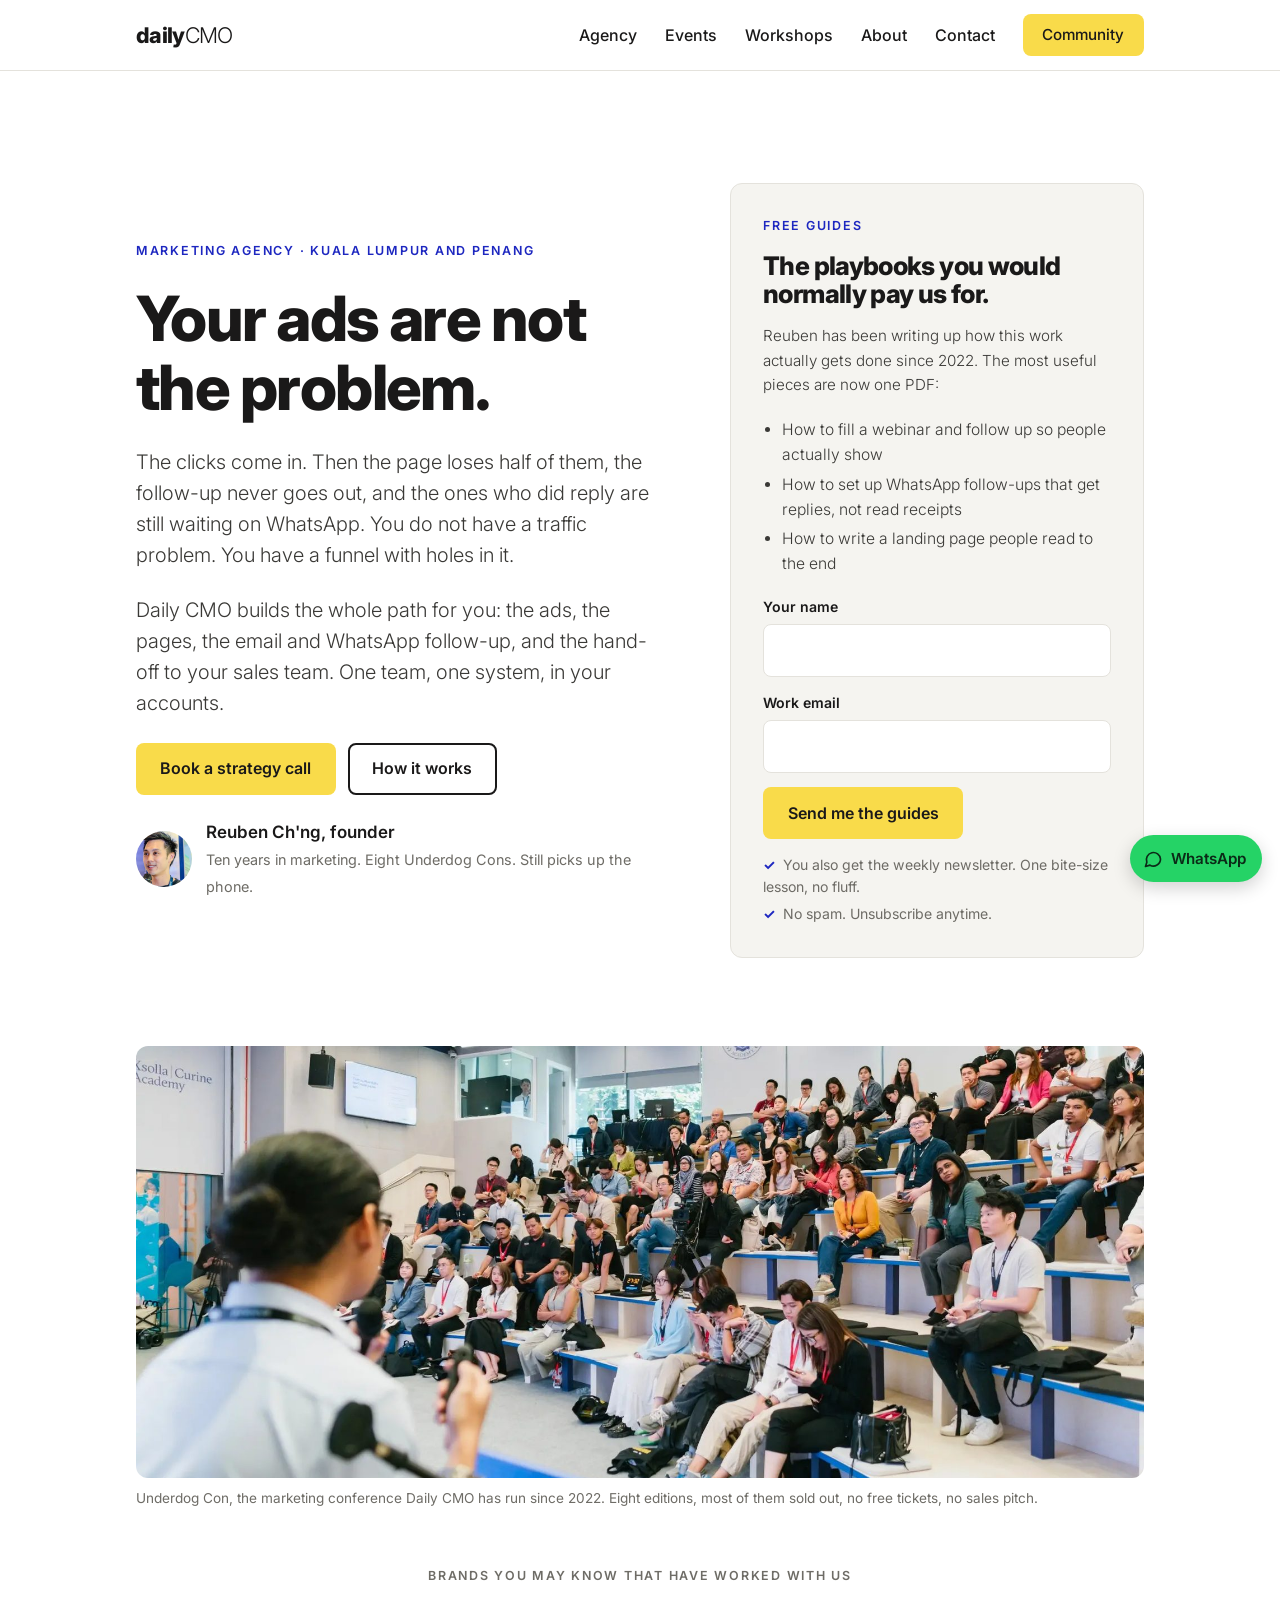
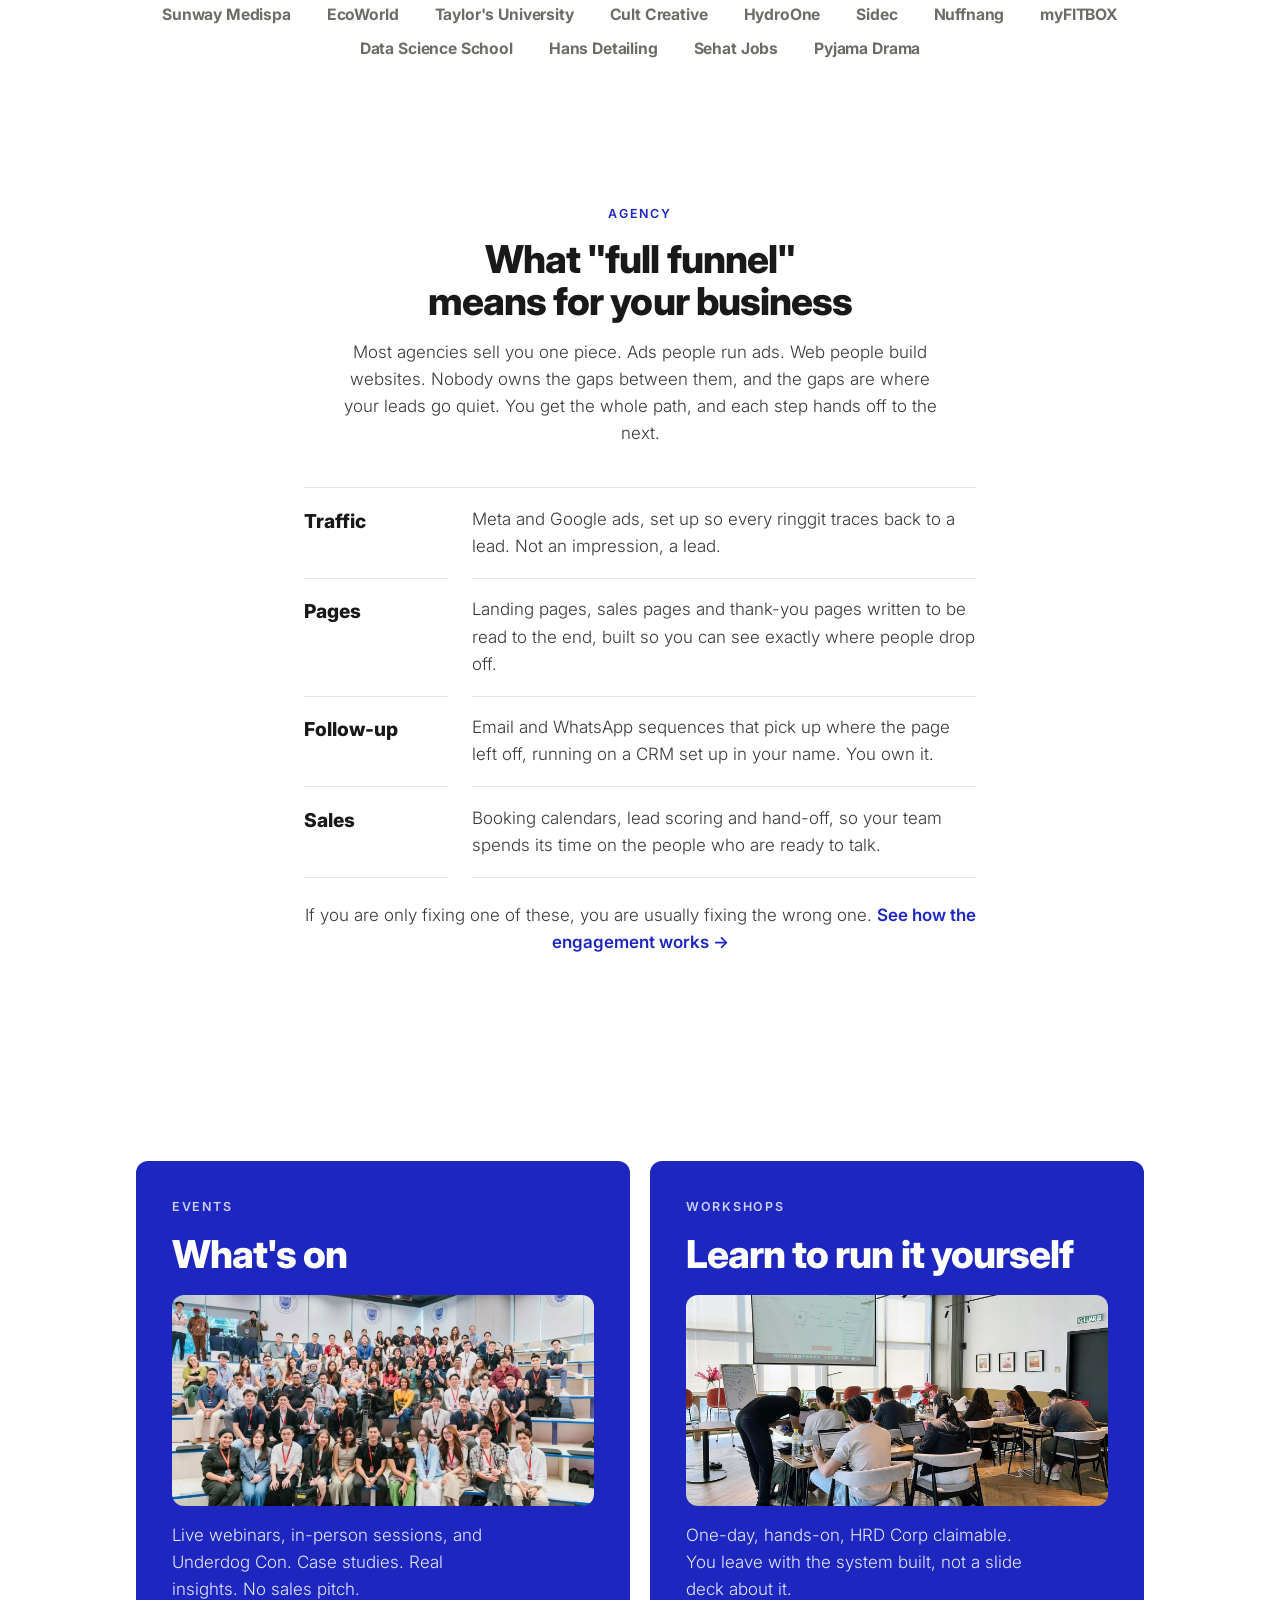
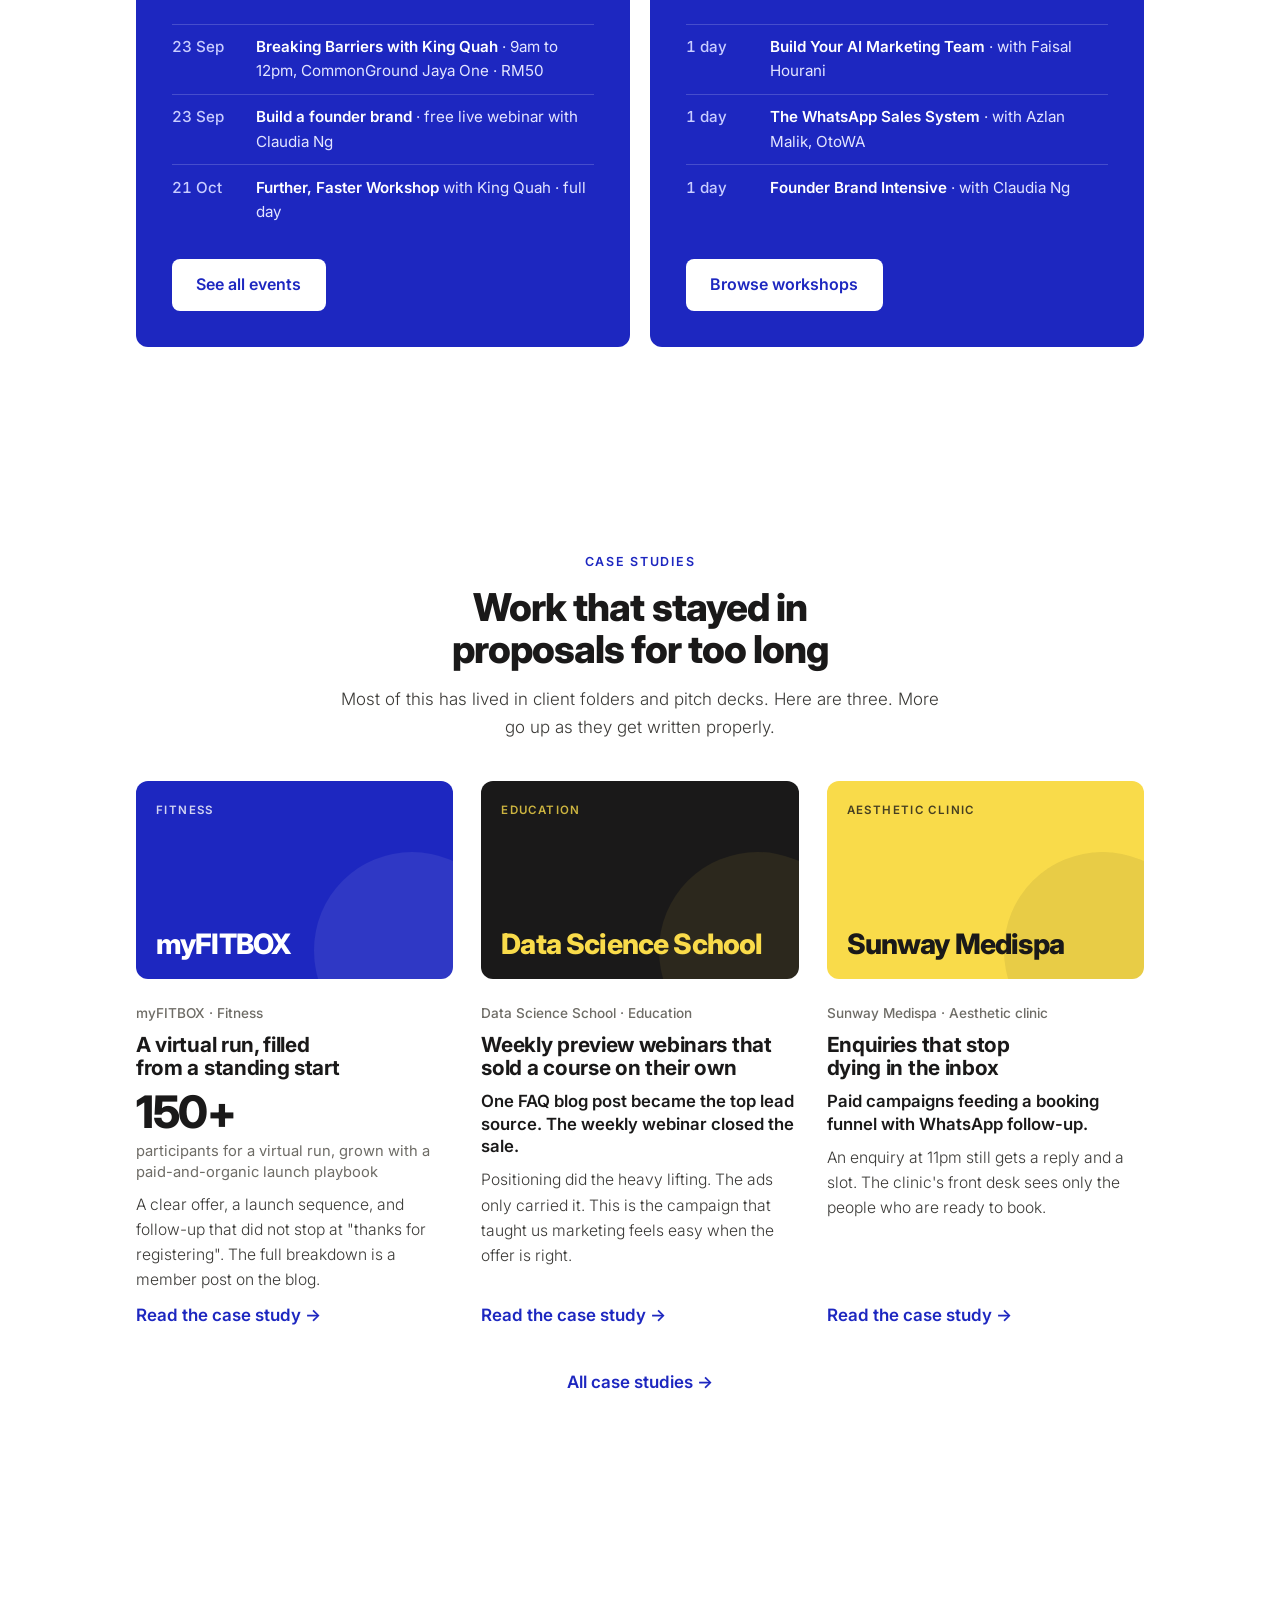
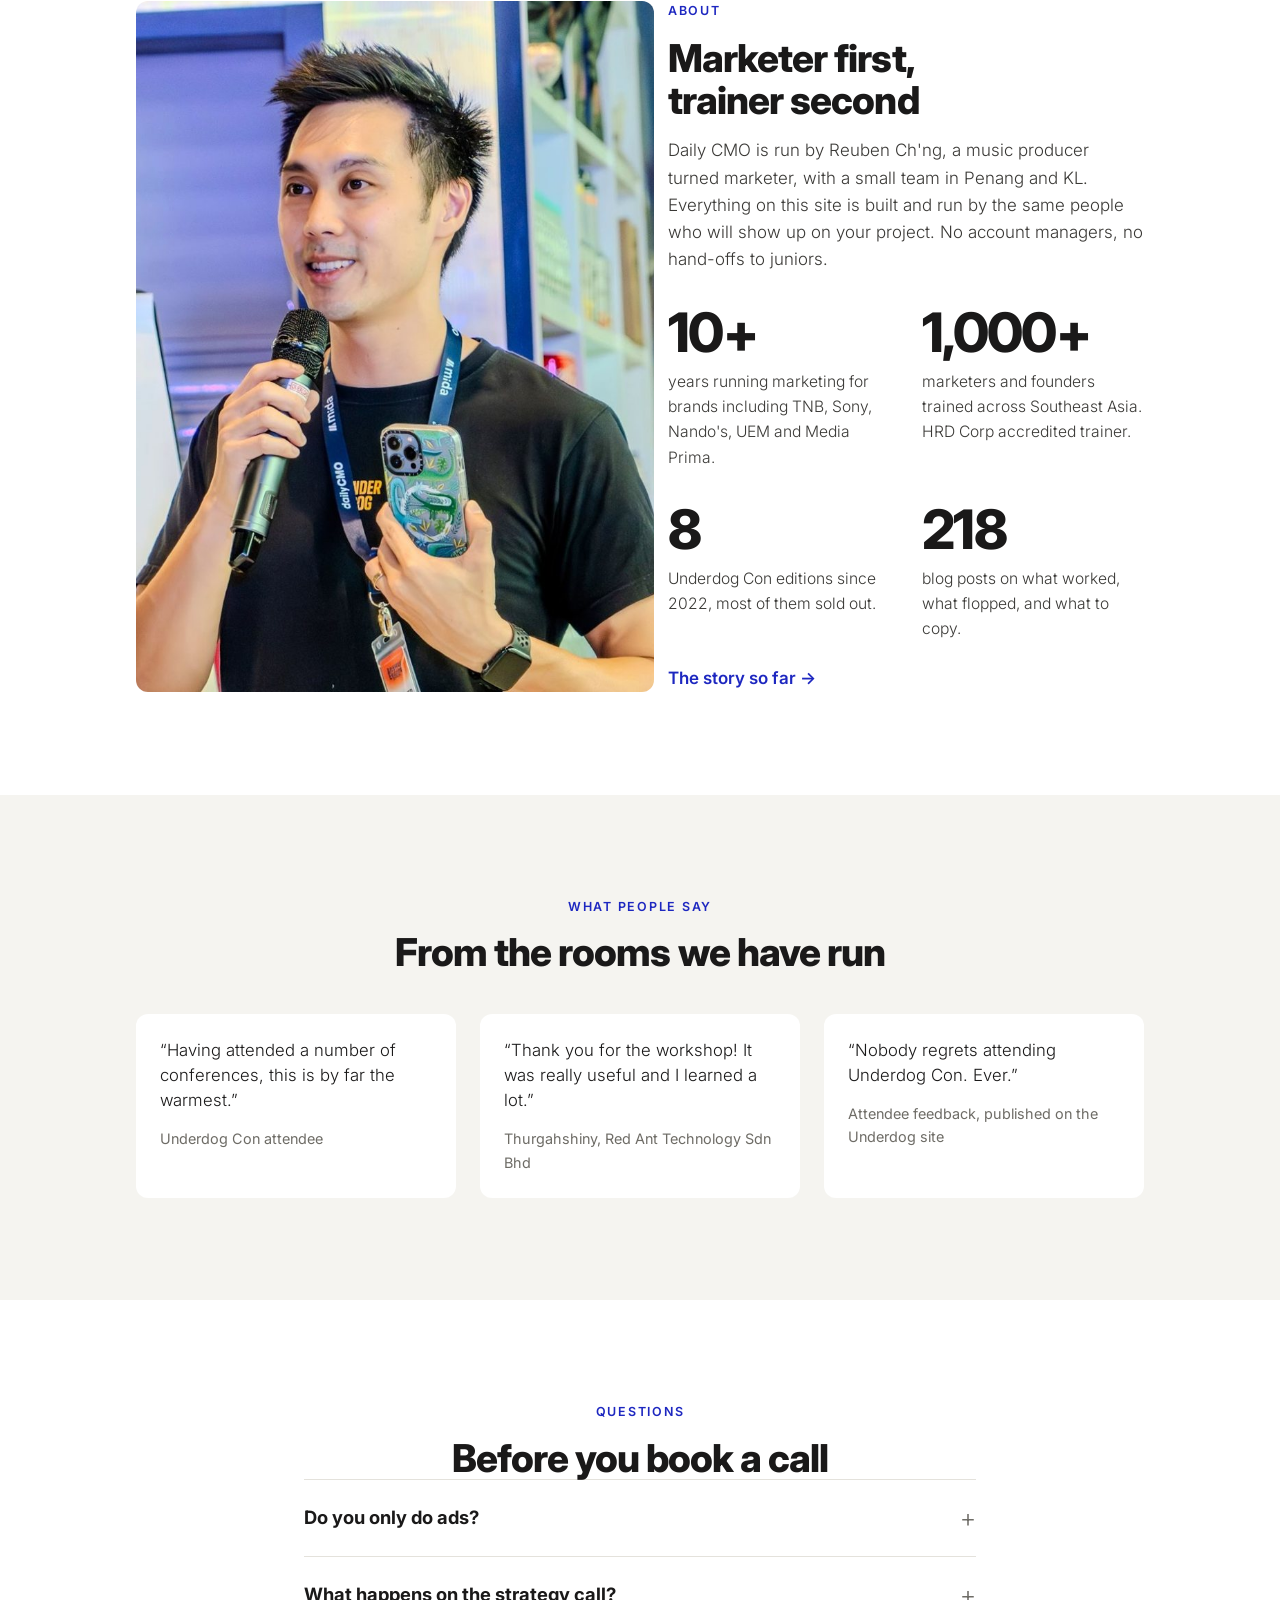
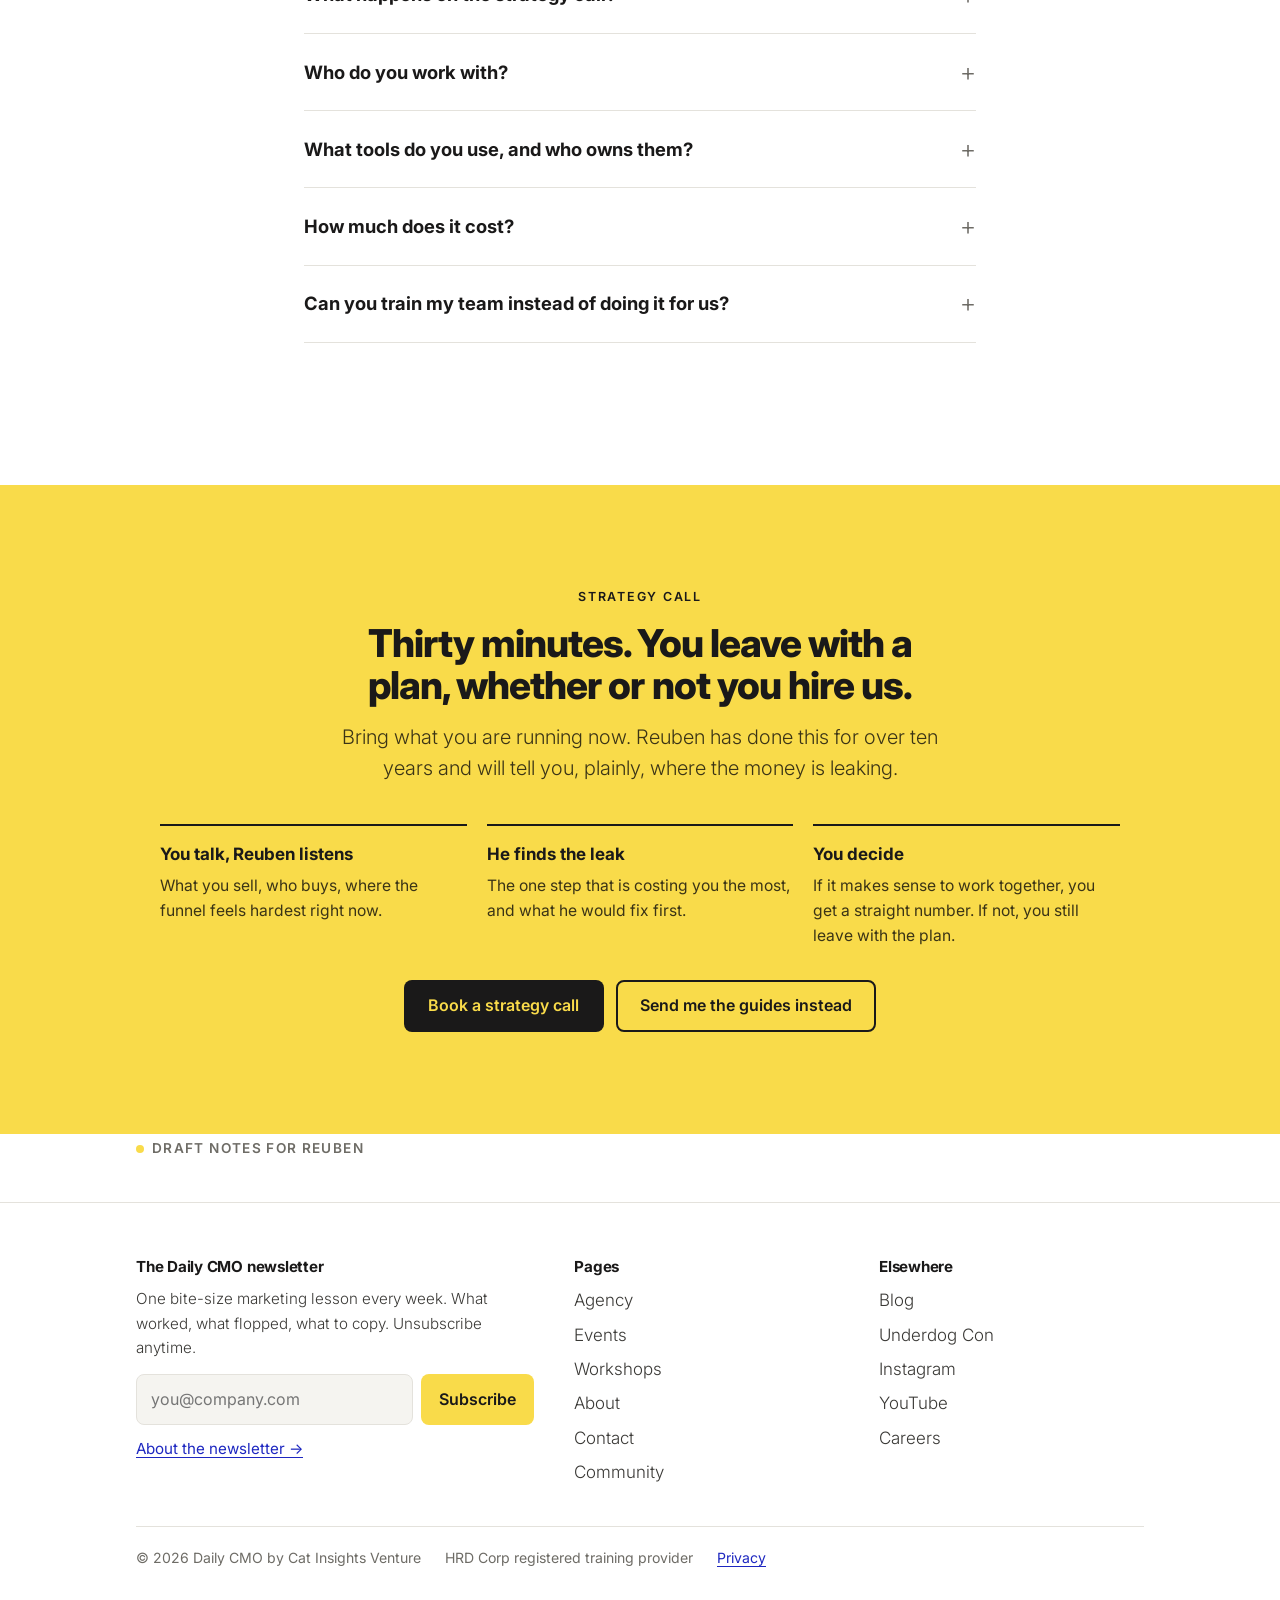
==== commit 9a218ca6: "v4: one container width, centred intros, uniform rhythm, case covers, light only" ====
--- a/index.html
+++ b/index.html
@@ -104,7 +104,7 @@
       <dt>Sales</dt>
       <dd>Booking calendars, lead scoring and hand-off, so your team spends its time on the people who are ready to talk.</dd>
     </dl>
-    <p class="reading light" style="margin-top:1.75rem;">If you are only fixing one of these, you are usually fixing the wrong one. <a class="link-arrow" href="agency.html">See how the engagement works →</a></p>
+    <p class="reading light mt-2" style="margin-inline:auto; text-align:center;">If you are only fixing one of these, you are usually fixing the wrong one. <a class="link-arrow" href="agency.html">See how the engagement works →</a></p>
   </div>
 </section>
 
@@ -195,14 +195,27 @@
   </div>
 </section>
 
-<!-- ============ TESTIMONIAL ============ -->
-<section>
-  <div class="wrap two-col">
-    <figure class="quote">
-      <blockquote>“Having attended a number of conferences, this is by far the warmest.”</blockquote>
-      <figcaption>Underdog Con attendee</figcaption>
-    </figure>
-    <div class="photo r-16x9"><img src="assets/img/underdog-networking.jpg" alt="Attendees talking over lunch at Underdog Con" loading="lazy"></div>
+<!-- ============ TESTIMONIALS ============ -->
+<section class="alt">
+  <div class="wrap">
+    <div class="reading">
+      <span class="eyebrow">What people say</span>
+      <h2>From the rooms we have run</h2>
+    </div>
+    <div class="quotes-grid">
+      <figure>
+        <blockquote>“Having attended a number of conferences, this is by far the warmest.”</blockquote>
+        <figcaption>Underdog Con attendee</figcaption>
+      </figure>
+      <figure>
+        <blockquote>“Thank you for the workshop! It was really useful and I learned a lot.”</blockquote>
+        <figcaption>Thurgahshiny, Red Ant Technology Sdn Bhd</figcaption>
+      </figure>
+      <figure>
+        <blockquote>“Nobody regrets attending Underdog Con. Ever.”</blockquote>
+        <figcaption>Attendee feedback, published on the Underdog site</figcaption>
+      </figure>
+    </div>
   </div>
 </section>
 
--- a/assets/site.css
+++ b/assets/site.css
@@ -29,17 +29,20 @@
   --on-dark-muted: #B9B6AE;
   --green: #25D366;
   --focus: #1D27C0;
-  --wide: 72rem;
-  --reading: 44rem;
+  --wide: 68rem;
+  --reading: 42rem;
+  --section: clamp(4rem, 8vw, 6.5rem);
+  --gap: 2.5rem;
+  --r: 12px;
   --font: "Inter", system-ui, -apple-system, "Segoe UI", Roboto, Arial, sans-serif;
 }
 * { box-sizing: border-box; }
 [hidden] { display: none !important; }
 html { scroll-behavior: smooth; }
-body { margin: 0; background: var(--ground); color: var(--body); font-family: var(--font); font-size: 1.1rem; line-height: 1.6; font-weight: 400; -webkit-font-smoothing: antialiased; }
+body { margin: 0; background: var(--ground); color: var(--body); font-family: var(--font); font-size: 1.0625rem; line-height: 1.6; font-weight: 400; -webkit-font-smoothing: antialiased; }
 h1, h2, h3, h4 { color: var(--ink); margin: 0; line-height: 1.1; letter-spacing: -0.025em; text-wrap: balance; }
-h1 { font-size: clamp(2.5rem, 6vw, 4.4rem); font-weight: 800; }
-h2 { font-size: clamp(1.8rem, 3.6vw, 2.6rem); font-weight: 800; }
+h1 { font-size: clamp(2.4rem, 5.2vw, 3.9rem); font-weight: 800; }
+h2 { font-size: clamp(1.7rem, 3.2vw, 2.4rem); font-weight: 800; }
 h3 { font-size: 1.3rem; font-weight: 700; letter-spacing: -0.015em; }
 h4 { font-size: 1.05rem; font-weight: 700; letter-spacing: -0.01em; }
 p { margin: 0; }
@@ -51,14 +54,22 @@
 
 .wrap { width: 100%; max-width: var(--wide); margin-inline: auto; padding-inline: clamp(16px, 4vw, 40px); }
 .reading { max-width: var(--reading); }
+section > .wrap > .reading:first-child { margin-inline: auto; text-align: center; margin-bottom: var(--gap); }
+section > .wrap > .reading:first-child .eyebrow { margin-bottom: 0.9rem; }
+section > .wrap > .reading:first-child .lede, section > .wrap > .reading:first-child p { margin-inline: auto; max-width: 38rem; }
+section > .wrap > .reading:first-child .faq { text-align: left; }
+section > .wrap > .reading:first-child .actions { justify-content: center; }
+.page-hero > .wrap > .reading:first-child, .cta-band > .wrap > .reading:first-child { margin-bottom: 0; }
 .eyebrow { display: block; font-size: 0.78rem; font-weight: 600; letter-spacing: 0.14em; text-transform: uppercase; color: var(--blue-link); margin-bottom: 1rem; }
 .light { font-weight: 300; }
 .muted { color: var(--muted); }
 .small { font-size: 0.95rem; }
-.lede { font-size: clamp(1.15rem, 2vw, 1.35rem); font-weight: 300; line-height: 1.55; }
+.lede { font-size: clamp(1.1rem, 1.8vw, 1.25rem); font-weight: 300; line-height: 1.55; }
 .mt-1 { margin-top: 1rem; } .mt-2 { margin-top: 1.5rem; } .mt-3 { margin-top: 2.5rem; }
-section { padding-block: clamp(3.5rem, 8vw, 6.5rem); border-top: 1px solid var(--rule); }
+section { padding-block: var(--section); }
 section.tight { padding-block: clamp(2rem, 5vw, 3.5rem); }
+section.alt { background: var(--ground-2); }
+section.alt .info-card, section.alt .optin, section.alt .form-card, section.alt .quotes-grid figure, section.alt .tile-photo, section.alt .wcard:not(.featured) { background: var(--ground); }
 .stack { display: flex; flex-direction: column; gap: 1.25rem; }
 .link-arrow { font-weight: 600; text-decoration: none; }
 .link-arrow:hover { text-decoration: underline; }
@@ -67,7 +78,7 @@
 /* Placeholder marker: anything Reuben or Sri still has to fill */
 .ph { display: inline-block; font-size: 0.85rem; font-weight: 500; color: var(--muted); border: 1px dashed var(--yellow); border-radius: 6px; padding: 0.25rem 0.5rem; line-height: 1.4; }
 .ph-block { display: block; padding: 0.7rem 0.9rem; }
-.ph-img { display: flex; align-items: center; justify-content: center; text-align: center; background: var(--ground-2); border: 1px dashed var(--rule); border-radius: 10px; color: var(--muted); font-size: 0.9rem; aspect-ratio: 4 / 3; max-width: 100%; padding: 1rem; }
+.ph-img { display: flex; align-items: center; justify-content: center; text-align: center; background: var(--ground-2); border: 1px dashed var(--rule); border-radius: var(--r); color: var(--muted); font-size: 0.9rem; aspect-ratio: 4 / 3; max-width: 100%; padding: 1rem; }
 .ph-img.wide { aspect-ratio: 16 / 7; }
 .ph-img.square { aspect-ratio: 1; }
 
@@ -145,14 +156,14 @@
 .form-note { font-size: 0.9rem; color: var(--muted); }
 
 /* Logo strip */
-.logos { padding-block: 2rem; }
-.logo-row { display: flex; flex-wrap: wrap; gap: 0.6rem 2.25rem; align-items: baseline; margin-top: 0.5rem; }
+.logos { padding-block: 2.5rem; text-align: center; }
+.logo-row { display: flex; flex-wrap: wrap; justify-content: center; gap: 0.6rem 2.25rem; align-items: baseline; margin-top: 0.75rem; }
 .logo-row span { font-weight: 700; font-size: 1.05rem; color: var(--muted); white-space: nowrap; letter-spacing: -0.01em; }
 
 /* Blue tiles */
 .tiles { display: grid; grid-template-columns: 1fr 1fr; gap: 1.25rem; }
 @media (max-width: 800px) { .tiles { grid-template-columns: 1fr; } }
-.tile { background: var(--blue); color: var(--blue-body); border-radius: 14px; padding: clamp(1.6rem, 3.5vw, 2.5rem); display: flex; flex-direction: column; gap: 1rem; min-height: 20rem; }
+.tile { background: var(--blue); color: var(--blue-body); border-radius: var(--r); padding: clamp(1.6rem, 3vw, 2.25rem); display: flex; flex-direction: column; gap: 1rem; }
 .tile .eyebrow { color: var(--blue-soft); margin-bottom: 0; }
 .tile h2 { color: #FFFFFF; }
 .tile p { font-weight: 300; max-width: 34ch; }
@@ -163,7 +174,8 @@
 .tile .btn { margin-top: auto; align-self: flex-start; }
 
 /* Definition-style list (Traffic / Pages / Follow-up / Sales) */
-.funnel { display: grid; grid-template-columns: 9rem 1fr; gap: 0 1.5rem; margin-top: 2rem; border-top: 1px solid var(--rule); }
+.funnel { display: grid; grid-template-columns: 9rem 1fr; gap: 0 1.5rem; margin-top: 0; border-top: 1px solid var(--rule); }
+.funnel.reading { margin-inline: auto; }
 .funnel dt { font-weight: 800; color: var(--ink); font-size: 1.2rem; padding-block: 1.1rem; border-bottom: 1px solid var(--rule); }
 .funnel dd { margin: 0; padding-block: 1.1rem; border-bottom: 1px solid var(--rule); font-weight: 300; }
 @media (max-width: 560px) {
@@ -173,7 +185,7 @@
 }
 
 /* Numbered steps (real sequences only) */
-.steps-list { list-style: none; margin: 2rem 0 0; padding: 0; counter-reset: step; display: grid; grid-template-columns: repeat(3, 1fr); gap: 1.5rem 2rem; }
+.steps-list { list-style: none; margin: 0; padding: 0; counter-reset: step; display: grid; grid-template-columns: repeat(3, 1fr); gap: 1.5rem 2rem; }
 @media (max-width: 900px) { .steps-list { grid-template-columns: 1fr 1fr; } }
 @media (max-width: 560px) { .steps-list { grid-template-columns: 1fr; } }
 .steps-list li { counter-increment: step; border-top: 2px solid var(--ink); padding-top: 0.9rem; }
@@ -182,9 +194,9 @@
 .steps-list p { font-size: 0.98rem; font-weight: 300; }
 
 /* Case studies */
-.cases { display: grid; grid-template-columns: repeat(3, 1fr); gap: 1.75rem; margin-top: 2.5rem; }
+.cases { display: grid; grid-template-columns: repeat(3, 1fr); gap: 1.75rem; margin-top: 0; }
 @media (max-width: 900px) { .cases { grid-template-columns: 1fr; gap: 1.5rem; } }
-.case { display: flex; flex-direction: column; gap: 0.7rem; padding-top: 1.1rem; border-top: 3px solid var(--ink); }
+.case { display: flex; flex-direction: column; gap: 0.6rem; }
 .case .who { font-size: 0.85rem; color: var(--muted); font-weight: 500; }
 .case .stat { font-size: clamp(2.2rem, 4vw, 2.8rem); font-weight: 800; color: var(--ink); line-height: 1; letter-spacing: -0.03em; }
 .case .stat small { display: block; font-size: 0.92rem; font-weight: 400; color: var(--muted); letter-spacing: 0; margin-top: 0.4rem; line-height: 1.4; }
@@ -193,7 +205,7 @@
 
 
 /* Case study covers: typographic, consistent, swappable for a real screenshot later */
-.case-cover { aspect-ratio: 16 / 10; border-radius: 12px; padding: 1.25rem; display: flex; flex-direction: column; justify-content: space-between; margin-bottom: 0.9rem; overflow: hidden; position: relative; }
+.case-cover { aspect-ratio: 16 / 10; margin-bottom: 0.4rem; border-radius: 12px; padding: 1.25rem; display: flex; flex-direction: column; justify-content: space-between; margin-bottom: 0.9rem; overflow: hidden; position: relative; }
 .case-cover .mark { font-weight: 800; font-size: clamp(1.4rem, 2.2vw, 1.85rem); letter-spacing: -0.03em; line-height: 1.05; text-wrap: balance; }
 .case-cover .tag { font-size: 0.72rem; font-weight: 600; letter-spacing: 0.12em; text-transform: uppercase; opacity: 0.8; }
 .case-cover::after { content: ""; position: absolute; right: -18%; bottom: -35%; width: 62%; aspect-ratio: 1; border-radius: 50%; background: currentColor; opacity: 0.08; }
@@ -205,7 +217,7 @@
 .case { border-top: 0; padding-top: 0; }
 
 /* Proof numbers */
-.proof { display: grid; grid-template-columns: repeat(4, 1fr); gap: 2rem; margin-top: 2.5rem; }
+.proof { display: grid; grid-template-columns: repeat(4, 1fr); gap: 2rem; margin-top: 0; }
 @media (max-width: 900px) { .proof { grid-template-columns: 1fr 1fr; } }
 @media (max-width: 520px) { .proof { grid-template-columns: 1fr; } }
 .proof .num { font-size: clamp(2.4rem, 4.5vw, 3.4rem); font-weight: 800; color: var(--ink); line-height: 1; letter-spacing: -0.03em; }
@@ -215,14 +227,16 @@
 .quote { max-width: 46rem; }
 .quote blockquote { margin: 0; font-size: clamp(1.35rem, 2.6vw, 1.85rem); font-weight: 300; line-height: 1.35; color: var(--ink); letter-spacing: -0.01em; }
 .quote figcaption { margin-top: 1rem; color: var(--muted); font-size: 0.95rem; }
-.quotes-grid { display: grid; grid-template-columns: repeat(3, 1fr); gap: 1.5rem; margin-top: 2.5rem; }
+.quotes-grid { display: grid; grid-template-columns: repeat(3, 1fr); gap: 1.5rem; margin-top: 0; }
 @media (max-width: 900px) { .quotes-grid { grid-template-columns: 1fr; } }
 .quotes-grid figure { margin: 0; background: var(--ground-2); border-radius: 12px; padding: 1.5rem; }
 .quotes-grid blockquote { margin: 0; font-weight: 300; color: var(--ink); font-size: 1.05rem; line-height: 1.5; }
 .quotes-grid figcaption { margin-top: 0.9rem; font-size: 0.9rem; color: var(--muted); }
 
 /* FAQ */
-.faq { margin-top: 1.5rem; border-top: 1px solid var(--rule); }
+.faq { margin-top: 0; border-top: 1px solid var(--rule); text-align: left; }
+section > .wrap > p.mt-3, section > .wrap > p.mt-2, section > .wrap > p.small { text-align: center; }
+section > .wrap > p.reading { margin-inline: auto; }
 .faq details { border-bottom: 1px solid var(--rule); }
 .faq summary { list-style: none; cursor: pointer; padding: 1.1rem 0; font-weight: 700; font-size: 1.15rem; color: var(--ink); display: flex; justify-content: space-between; align-items: center; gap: 1rem; }
 .faq summary::-webkit-details-marker { display: none; }
@@ -231,7 +245,7 @@
 .faq details p { padding-bottom: 1.25rem; max-width: 40rem; font-weight: 300; }
 
 /* Event list (Basecamp classes style) */
-.event-list { list-style: none; margin: 2rem 0 0; padding: 0; border-top: 1px solid var(--rule); }
+.event-list { list-style: none; margin: 0; padding: 0; border-top: 1px solid var(--rule); }
 .event-list li { display: grid; grid-template-columns: 7rem 1fr auto; gap: 1rem 1.5rem; align-items: center; padding-block: 1.25rem; border-bottom: 1px solid var(--rule); }
 @media (max-width: 760px) { .event-list li { grid-template-columns: 1fr; gap: 0.5rem; } }
 .event-list .date { font-weight: 800; color: var(--ink); font-size: 1.2rem; line-height: 1.1; letter-spacing: -0.02em; font-variant-numeric: tabular-nums; }
@@ -241,7 +255,7 @@
 .event-list .tag { display: inline-block; font-size: 0.75rem; font-weight: 600; letter-spacing: 0.08em; text-transform: uppercase; color: var(--blue-link); margin-right: 0.5rem; }
 
 /* Editions table */
-.table-wrap { overflow-x: auto; margin-top: 2rem; }
+.table-wrap { overflow-x: auto; margin-top: 0; }
 table { width: 100%; border-collapse: collapse; font-size: 0.98rem; }
 th, td { text-align: left; padding: 0.85rem 0.75rem; border-bottom: 1px solid var(--rule); vertical-align: top; }
 th { font-size: 0.78rem; font-weight: 600; letter-spacing: 0.1em; text-transform: uppercase; color: var(--muted); }
@@ -250,9 +264,9 @@
 td:first-child { white-space: nowrap; font-variant-numeric: tabular-nums; }
 
 /* Workshop cards */
-.wcards { display: grid; grid-template-columns: 1fr 1fr; gap: 1.5rem; margin-top: 2.5rem; }
+.wcards { display: grid; grid-template-columns: 1fr 1fr; gap: 1.5rem; margin-top: 0; }
 @media (max-width: 860px) { .wcards { grid-template-columns: 1fr; } }
-.wcard { display: flex; flex-direction: column; gap: 0.9rem; background: var(--ground-2); border-radius: 14px; padding: clamp(1.5rem, 3vw, 2.25rem); }
+.wcard { display: flex; flex-direction: column; gap: 0.9rem; background: var(--ground-2); border-radius: var(--r); padding: clamp(1.5rem, 3vw, 2.25rem); }
 .wcard.featured { background: var(--blue); color: var(--blue-body); }
 .wcard.featured h3, .wcard.featured .meta b { color: #fff; }
 .wcard.featured .eyebrow { color: var(--blue-soft); }
@@ -267,7 +281,7 @@
 .wcard .actions { margin-top: auto; padding-top: 0.5rem; }
 
 /* Team */
-.team { display: grid; grid-template-columns: repeat(3, 1fr); gap: 2rem; margin-top: 2.5rem; }
+.team { display: grid; grid-template-columns: repeat(3, 1fr); gap: 2rem; margin-top: 0; }
 @media (max-width: 860px) { .team { grid-template-columns: 1fr; } }
 .member .ph-img { aspect-ratio: 1; max-width: 16rem; }
 .member h3 { margin-top: 1rem; }
@@ -275,19 +289,19 @@
 .member p { font-weight: 300; font-size: 0.98rem; margin-top: 0.6rem; }
 
 /* Principles */
-.principles { display: grid; grid-template-columns: 1fr 1fr; gap: 1.5rem 3rem; margin-top: 2.5rem; }
+.principles { display: grid; grid-template-columns: 1fr 1fr; gap: 1.5rem 3rem; margin-top: 0; }
 @media (max-width: 760px) { .principles { grid-template-columns: 1fr; } }
 .principles div { border-top: 2px solid var(--ink); padding-top: 0.9rem; }
 .principles h3 { font-size: 1.15rem; margin-bottom: 0.4rem; }
 .principles p { font-weight: 300; font-size: 0.98rem; }
 
 /* Two columns */
-.two-col { display: grid; grid-template-columns: 1fr 1fr; gap: clamp(2rem, 5vw, 4rem); align-items: center; }
+.two-col { display: grid; grid-template-columns: 1fr 1fr; gap: clamp(2rem, 5vw, 3.5rem); align-items: center; }
 .two-col.top { align-items: start; }
 @media (max-width: 860px) { .two-col { grid-template-columns: 1fr; } }
 
 /* Info cards */
-.info-cards { display: grid; grid-template-columns: repeat(3, 1fr); gap: 1.25rem; margin-top: 2rem; }
+.info-cards { display: grid; grid-template-columns: repeat(3, 1fr); gap: 1.25rem; margin-top: 0; }
 @media (max-width: 860px) { .info-cards { grid-template-columns: 1fr; } }
 .info-card { background: var(--ground-2); border-radius: 12px; padding: 1.5rem; }
 .info-card h3 { font-size: 1.1rem; margin-bottom: 0.4rem; }
@@ -296,15 +310,15 @@
 
 
 /* ---------- Photos ---------- */
-.photo { border-radius: 14px; overflow: hidden; background: var(--ground-2); }
+.photo { border-radius: var(--r); overflow: hidden; background: var(--ground-2); }
 .two-col > .photo { align-self: stretch; aspect-ratio: auto; min-height: 22rem; }
 @media (max-width: 860px) { .two-col > .photo { min-height: 0; aspect-ratio: 4 / 3; } }
 .photo img { width: 100%; height: 100%; object-fit: cover; display: block; }
 .photo.r-16x9 { aspect-ratio: 16 / 9; } .photo.r-4x3 { aspect-ratio: 4 / 3; } .photo.r-3x4 { aspect-ratio: 3 / 4; } .photo.r-1x1 { aspect-ratio: 1; } .photo.r-21x9 { aspect-ratio: 21 / 9; }
 .caption { font-size: 0.85rem; color: var(--muted); margin-top: 0.6rem; }
-.photo-band { padding-block: 0; border-top: 0; }
-.photo-band .photo { border-radius: 16px; }
-.mosaic { display: grid; grid-template-columns: 2fr 1fr 1fr; grid-auto-rows: 230px; gap: 0.75rem; margin-top: 2.5rem; }
+.photo-band { padding-block: 0 1rem; }
+.photo-band .photo { border-radius: var(--r); }
+.mosaic { display: grid; grid-template-columns: 2fr 1fr 1fr; grid-auto-rows: 230px; gap: 0.75rem; margin-top: 0; }
 .mosaic .photo { height: 100%; }
 .mosaic .photo:first-child { grid-row: span 2; }
 .mosaic .photo img { height: 100%; }
@@ -319,7 +333,7 @@
 .speakers .byline { min-width: 14rem; }
 
 /* Tile with a photo */
-.tile .tile-photo { border-radius: 10px; overflow: hidden; aspect-ratio: 16 / 8; margin-top: 0.25rem; }
+.tile .tile-photo { border-radius: var(--r); overflow: hidden; aspect-ratio: 16 / 8; margin-top: 0.25rem; }
 .tile .tile-photo img { width: 100%; height: 100%; object-fit: cover; display: block; }
 
 /* Inner-page hero with photo */
@@ -327,7 +341,7 @@
 @media (max-width: 900px) { .hero-photo { grid-template-columns: 1fr; } }
 
 /* Workshop card photo */
-.wcard-photo { border-radius: 10px; overflow: hidden; aspect-ratio: 16 / 9; }
+.wcard-photo { border-radius: var(--r); overflow: hidden; aspect-ratio: 16 / 9; }
 .wcard-photo img { width: 100%; height: 100%; object-fit: cover; display: block; }
 .wcard .byline { margin-top: 0.25rem; }
 .wcard.featured .byline b { color: #fff; } .wcard.featured .byline span { color: var(--blue-soft); }
@@ -339,7 +353,7 @@
 .logo-row span { font-size: 0.98rem; }
 
 /* Notes for Reuben: the one place drafting comments live on a page */
-.notes { border-top: 1px solid var(--rule); padding-block: 2rem 0; }
+.notes { padding-block: 0 2.5rem; }
 .notes details { max-width: var(--reading); }
 .notes summary { cursor: pointer; font-size: 0.85rem; font-weight: 600; letter-spacing: 0.1em; text-transform: uppercase; color: var(--muted); list-style: none; display: inline-flex; align-items: center; gap: 0.5rem; }
 .notes summary::-webkit-details-marker { display: none; }
@@ -348,7 +362,9 @@
 .notes li b { color: var(--body); font-weight: 600; }
 
 /* Yellow CTA band */
-.cta-band { background: var(--yellow); color: var(--yellow-body); border-top: 0; }
+.cta-band { background: var(--yellow); color: var(--yellow-body); text-align: center; }
+.cta-band .steps { text-align: left; max-width: 60rem; margin-inline: auto; }
+.cta-band .cta-row { justify-content: center; }
 .cta-band .eyebrow { color: var(--yellow-ink); }
 .cta-band h2 { color: var(--yellow-ink); }
 .cta-band .lede { color: var(--yellow-body); }
@@ -356,7 +372,7 @@
 .cta-band .btn-outline:hover { background: var(--yellow-ink); color: var(--yellow); }
 .cta-band .btn-dark { background: var(--yellow-ink); color: var(--yellow); }
 .cta-band .btn-dark:hover { background: #000; color: var(--yellow); }
-.cta-band .steps { display: grid; grid-template-columns: repeat(3, 1fr); gap: 1.25rem; margin-top: 2rem; }
+.cta-band .steps { display: grid; grid-template-columns: repeat(3, 1fr); gap: 1.25rem; margin-top: var(--gap); }
 @media (max-width: 760px) { .cta-band .steps { grid-template-columns: 1fr; } }
 .cta-band .step { border-top: 2px solid var(--yellow-ink); padding-top: 0.9rem; }
 .cta-band .step b { display: block; color: var(--yellow-ink); font-weight: 700; margin-bottom: 0.3rem; }
@@ -365,14 +381,14 @@
 
 /* Dark block */
 .dark-block.two-col { align-items: start; }
-.dark-block { background: var(--dark); color: var(--on-dark-muted); border-radius: 14px; padding: clamp(1.6rem, 3.5vw, 2.5rem); }
+.dark-block { background: var(--dark); color: var(--on-dark-muted); border-radius: var(--r); padding: clamp(1.6rem, 3.5vw, 2.5rem); }
 .dark-block h2, .dark-block h3 { color: var(--on-dark); }
 .dark-block .eyebrow { color: var(--yellow); }
 .dark-block p { font-weight: 300; }
 .dark-block a:not(.btn) { color: var(--on-dark); }
 
 /* Footer */
-footer { border-top: 1px solid var(--rule); padding-block: 3rem 5.5rem; }
+footer { border-top: 1px solid var(--rule); padding-block: 3.5rem 5.5rem; }
 .foot { display: grid; grid-template-columns: 1.5fr 1fr 1fr; gap: 2.5rem; }
 @media (max-width: 760px) { .foot { grid-template-columns: 1fr; } }
 .foot h3 { font-size: 0.95rem; margin-bottom: 0.75rem; }
@@ -390,7 +406,7 @@
 .wa:hover { background: #1FBF5A; color: #0B2A17; }
 
 /* Thank-you page */
-.ty-card { background: var(--ground-2); border-radius: 14px; padding: clamp(1.5rem, 3vw, 2.25rem); }
+.ty-card { background: var(--ground-2); border-radius: var(--r); padding: clamp(1.5rem, 3vw, 2.25rem); }
 .ty-cal { border: 1px solid var(--rule); border-radius: 12px; overflow: hidden; background: var(--ground); min-height: 20rem; display: flex; align-items: center; justify-content: center; text-align: center; padding: 1.5rem; color: var(--muted); }
 
 @media (prefers-reduced-motion: reduce) { .btn { transition: none; } html { scroll-behavior: auto; } }
